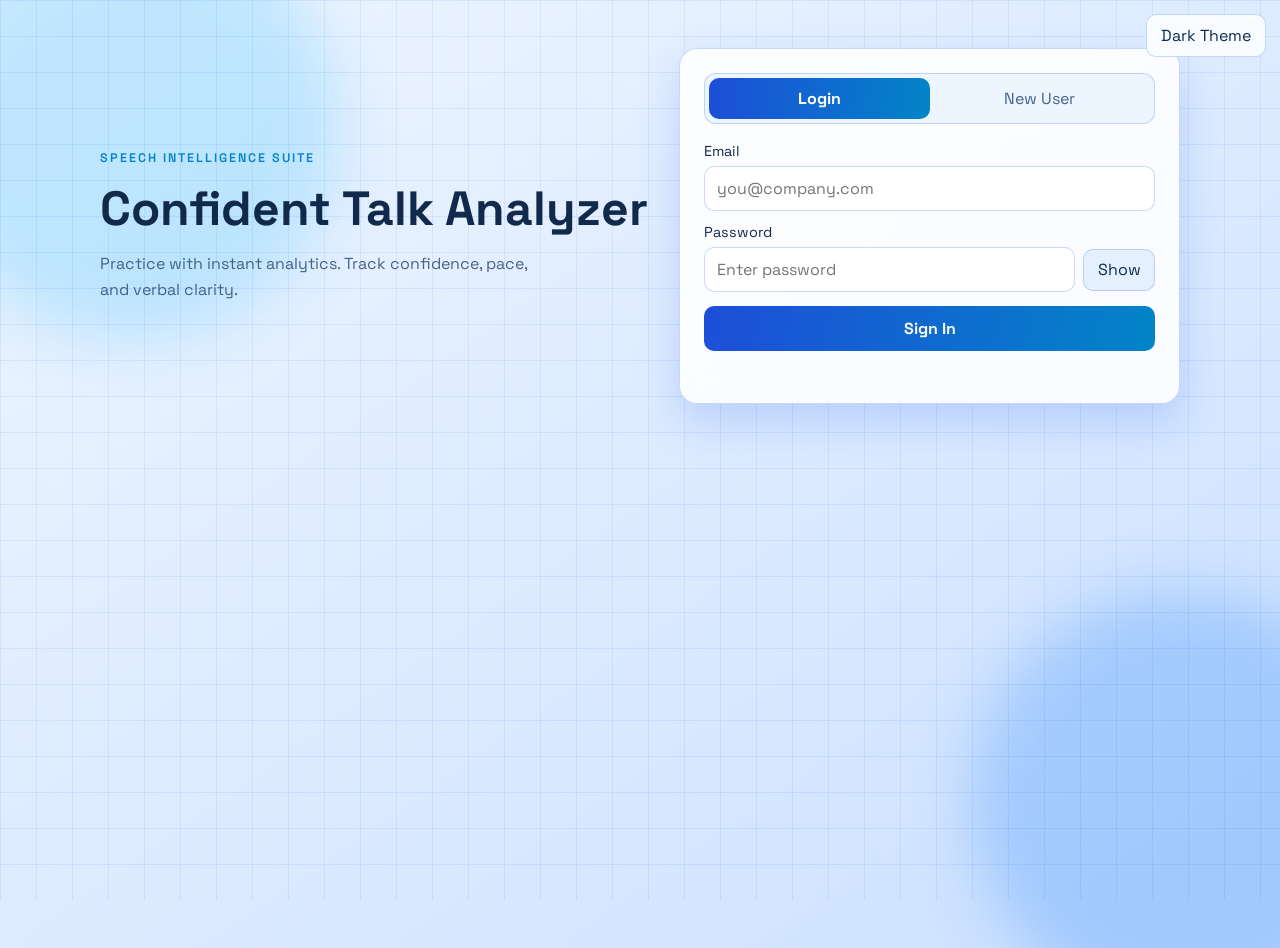
==== frontend/index.html @ 9e2c2543 "Coach guardrails: stop improved answers from inventing facts A live check against Groq showed the re" ====
<!DOCTYPE html>
<html lang="en">
<head>
  <meta charset="UTF-8">
  <meta name="viewport" content="width=device-width, initial-scale=1.0">
  <title>Confident Talk Analyzer</title>
  <link rel="preconnect" href="https://fonts.googleapis.com">
  <link rel="preconnect" href="https://fonts.gstatic.com" crossorigin>
  <link href="https://fonts.googleapis.com/css2?family=Space+Grotesk:wght@400;500;600;700&display=swap" rel="stylesheet">
  <link rel="stylesheet" href="style.css">
</head>
<body>
  <div class="bg-orb orb-1"></div>
  <div class="bg-orb orb-2"></div>
  <div class="bg-grid"></div>
  <button id="themeToggle" class="theme-toggle" type="button">Light Theme</button>

  <main class="page">
    <section class="auth-shell" id="authShell">
      <div class="brand">
        <p class="kicker">Speech Intelligence Suite</p>
        <h1>Confident Talk Analyzer</h1>
        <p class="subtext">Practice with instant analytics. Track confidence, pace, and verbal clarity.</p>
      </div>

      <div class="auth-card">
        <div class="tab-row">
          <button class="tab-btn active" data-tab="login">Login</button>
          <button class="tab-btn" data-tab="register">New User</button>
          <span class="tab-glider" id="tabGlider"></span>
        </div>

        <form id="loginForm" class="auth-form active">
          <label for="loginEmail">Email</label>
          <input type="email" id="loginEmail" placeholder="you@company.com" required>

          <label for="loginPassword">Password</label>
          <div class="password-wrap">
            <input type="password" id="loginPassword" placeholder="Enter password" required>
            <button type="button" class="ghost-icon" data-toggle="loginPassword">Show</button>
          </div>

          <button type="submit" class="btn-primary" id="loginSubmit">Sign In</button>
        </form>

        <form id="registerForm" class="auth-form">
          <label for="registerName">Full Name</label>
          <input type="text" id="registerName" placeholder="Alex Rivera" required>

          <label for="registerEmail">Email</label>
          <input type="email" id="registerEmail" placeholder="you@company.com" required>

          <label for="registerPassword">Password</label>
          <div class="password-wrap">
            <input type="password" id="registerPassword" placeholder="At least 8 characters" required>
            <button type="button" class="ghost-icon" data-toggle="registerPassword">Show</button>
          </div>

          <div class="strength">
            <div class="strength-bar" id="strengthBar"></div>
          </div>
          <p class="strength-label" id="strengthLabel">Password strength: weak</p>

          <button type="submit" class="btn-primary" id="registerSubmit">Create Account</button>
        </form>

        <p class="status-line" id="authStatus"></p>
      </div>
    </section>

    <section class="app-shell hidden" id="appShell">
      <div class="app-header">
        <div>
          <p class="kicker">Welcome Back</p>
          <h2 id="welcomeUser">Speaker</h2>
        </div>
        <button id="logoutBtn" class="btn-outline">Logout</button>
      </div>

      <div class="analyzer-card">
        <div class="mode-row" role="tablist" aria-label="Practice mode">
          <button type="button" class="mode-btn active" data-mode="topic" role="tab" aria-selected="true">Free topic</button>
          <button type="button" class="mode-btn" data-mode="interview" role="tab" aria-selected="false">Interview practice</button>
        </div>

        <div id="topicPanel">
          <label for="topic">Topic</label>
          <div class="input-with-action">
            <input type="text" id="topic" placeholder="Enter your topic">
            <button type="button" class="btn-outline" id="suggestTopicBtn">Suggest</button>
          </div>
        </div>

        <div id="interviewPanel" class="hidden">
          <label for="questionCategory">Question type</label>
          <select id="questionCategory"></select>
          <div class="question-card">
            <p class="kicker" id="questionFramework">Framework</p>
            <p class="question-text" id="questionText">Loading questions...</p>
            <p class="question-hint" id="questionHint"></p>
            <button type="button" class="btn-outline" id="nextQuestionBtn">Next question</button>
          </div>
        </div>

        <label>Recording Duration</label>
        <div class="duration-row">
          <div>
            <label for="minutes">Minutes</label>
            <input type="number" id="minutes" value="1" min="0">
          </div>
          <div>
            <label for="seconds">Seconds</label>
            <input type="number" id="seconds" value="0" min="0" max="59">
          </div>
        </div>

        <div class="record-box">
          <button id="startBtn" class="btn-primary">Start Recording</button>
          <button id="stopBtn" class="btn-muted" disabled>Stop Recording</button>
        </div>

        <p id="status">Click start to record</p>
        <button id="analyzeBtn" class="btn-primary" disabled>Analyze Speech</button>
        <button id="trackerBtn" class="btn-outline tracker-toggle" type="button">My Speech Tracker</button>

        <div class="result hidden" id="resultPanel">
          <div class="result-head">
            <div class="score-badge"><span id="score">-</span><small>/10</small></div>
            <div>
              <p class="kicker">Delivery</p>
              <h3 id="delivery">-</h3>
              <p class="result-meta" id="resultMeta"></p>
            </div>
          </div>

          <div class="breakdown" id="breakdown"></div>

          <p class="result-line"><b>Vocal tone:</b> <span id="vocalTone"></span></p>
          <p class="result-line"><b>Topic related:</b> <span id="topicRelated"></span></p>

          <h4>Transcript</h4>
          <p class="transcript" id="transcription"></p>
          <p class="legend"><span class="filler">filler</span> <span class="pause-chip">0.8s</span> hesitation pause</p>

          <h4>Delivery feedback</h4>
          <p id="feedback"></p>
        </div>

        <div class="coach-panel hidden" id="coachPanel">
          <div class="result-head">
            <div class="score-badge coach-badge"><span id="contentScore">-</span><small>/10</small></div>
            <div>
              <p class="kicker">AI Coach · Content</p>
              <h3 id="coachTitle">Reviewing your answer...</h3>
              <p class="result-meta" id="coachMeta"></p>
            </div>
          </div>
          <div id="coachBody" class="hidden">
            <p id="coachSummary"></p>
            <div class="breakdown" id="contentBreakdown"></div>

            <h4 id="frameworkTitle">Framework check</h4>
            <div class="chips" id="frameworkChips"></div>

            <div class="coach-columns">
              <div>
                <h4>What worked</h4>
                <ul class="coach-list" id="coachStrengths"></ul>
              </div>
              <div>
                <h4>What to improve</h4>
                <ul class="coach-list" id="coachImprovements"></ul>
              </div>
            </div>

            <p class="result-line" id="coachTopic"></p>

            <div class="improved-head">
              <h4 id="improvedTitle">A stronger version of your answer</h4>
              <button type="button" class="btn-outline" id="copyImprovedBtn">Copy</button>
            </div>
            <blockquote class="improved-answer" id="improvedAnswer"></blockquote>
          </div>
          <button type="button" class="btn-outline hidden" id="retryCoachBtn">Try again</button>
        </div>

        <div class="history-panel hidden" id="historyPanel">
          <div class="history-head">
            <h3>Progress Tracker</h3>
            <p id="historySummary">No history yet. Complete your first analysis.</p>
          </div>
          <canvas id="progressChart"></canvas>
          <div id="historyList" class="history-list"></div>
        </div>
      </div>
    </section>
  </main>

  <script src="script.js"></script>
</body>
</html>
---- frontend/style.css ----
:root,
:root[data-theme="dark"] {
  --bg-0: #071425;
  --bg-1: #0b1f39;
  --bg-2: #143159;
  --surface: rgba(8, 19, 37, 0.76);
  --surface-2: rgba(14, 33, 58, 0.86);
  --line: rgba(147, 197, 253, 0.25);
  --text-0: #e8f0ff;
  --text-1: #a9bddf;
  --accent: #2563eb;
  --accent-2: #38bdf8;
  --danger: #ef4444;
  --shadow: 0 24px 60px rgba(2, 6, 23, 0.5);
  --input-bg: rgba(5, 15, 30, 0.8);
  --soft-bg: rgba(17, 35, 60, 0.74);
  --muted-bg: rgba(61, 88, 124, 0.52);
  --outline-bg: rgba(7, 20, 38, 0.55);
  --button-text: #f8fbff;
  --glider-text: #041327;
  --focus-glow: rgba(56, 189, 248, 0.22);
  --status-ok: #93c5fd;
  --status-error: #fda4af;
  --grid-line: rgba(191, 219, 254, 0.08);
  --orb-1: #38bdf8;
  --orb-2: #2563eb;
  --chart-bg: rgba(10, 24, 44, 0.6);
  --chart-grid: rgba(147, 197, 253, 0.2);
  --chart-text: rgba(191, 219, 254, 0.95);
  --chart-line: #3b82f6;
  --chart-point: #38bdf8;
}

:root[data-theme="light"] {
  --bg-0: #eef5ff;
  --bg-1: #e0edff;
  --bg-2: #cbe0ff;
  --surface: rgba(255, 255, 255, 0.86);
  --surface-2: rgba(236, 246, 255, 0.92);
  --line: rgba(37, 99, 235, 0.24);
  --text-0: #112a4b;
  --text-1: #456289;
  --accent: #1d4ed8;
  --accent-2: #0284c7;
  --danger: #dc2626;
  --shadow: 0 18px 44px rgba(37, 99, 235, 0.2);
  --input-bg: rgba(255, 255, 255, 0.95);
  --soft-bg: rgba(219, 234, 254, 0.68);
  --muted-bg: rgba(148, 163, 184, 0.35);
  --outline-bg: rgba(255, 255, 255, 0.8);
  --button-text: #f8fbff;
  --glider-text: #ffffff;
  --focus-glow: rgba(30, 64, 175, 0.16);
  --status-ok: #1d4ed8;
  --status-error: #b91c1c;
  --grid-line: rgba(37, 99, 235, 0.09);
  --orb-1: #7dd3fc;
  --orb-2: #60a5fa;
  --chart-bg: rgba(219, 234, 254, 0.6);
  --chart-grid: rgba(30, 64, 175, 0.18);
  --chart-text: rgba(30, 64, 175, 0.85);
  --chart-line: #1d4ed8;
  --chart-point: #0284c7;
}

* {
  box-sizing: border-box;
}

body {
  margin: 0;
  min-height: 100vh;
  font-family: "Space Grotesk", sans-serif;
  color: var(--text-0);
  background: linear-gradient(145deg, var(--bg-0), var(--bg-1) 42%, var(--bg-2));
  position: relative;
  overflow-x: hidden;
  transition: background 220ms ease, color 220ms ease;
}

.theme-toggle {
  position: fixed;
  top: 14px;
  right: 14px;
  z-index: 6;
  padding: 10px 14px;
  border: 1px solid var(--line);
  background: var(--outline-bg);
  color: var(--text-0);
  backdrop-filter: blur(10px);
}

.bg-grid {
  position: fixed;
  inset: 0;
  background-image: linear-gradient(var(--grid-line) 1px, transparent 1px),
    linear-gradient(90deg, var(--grid-line) 1px, transparent 1px);
  background-size: 36px 36px;
  pointer-events: none;
}

.bg-orb {
  position: fixed;
  width: 420px;
  height: 420px;
  filter: blur(30px);
  border-radius: 999px;
  pointer-events: none;
  opacity: 0.4;
}

.orb-1 {
  top: -80px;
  left: -80px;
  background: var(--orb-1);
  animation: floatA 8s ease-in-out infinite;
}

.orb-2 {
  right: -110px;
  bottom: -110px;
  background: var(--orb-2);
  animation: floatB 9s ease-in-out infinite;
}

@keyframes floatA {
  0%, 100% { transform: translate(0, 0); }
  50% { transform: translate(30px, 20px); }
}

@keyframes floatB {
  0%, 100% { transform: translate(0, 0); }
  50% { transform: translate(-30px, -30px); }
}

.page {
  position: relative;
  z-index: 2;
  width: min(1080px, 92vw);
  margin: 48px auto;
}

.auth-shell {
  display: grid;
  grid-template-columns: 1.1fr 1fr;
  gap: 28px;
  align-items: center;
}

.brand h1 {
  font-size: clamp(2rem, 5vw, 3rem);
  margin: 12px 0;
}

.kicker {
  margin: 0;
  color: var(--accent-2);
  text-transform: uppercase;
  letter-spacing: 0.16em;
  font-size: 0.78rem;
  font-weight: 600;
}

.subtext {
  margin: 0;
  color: var(--text-1);
  max-width: 44ch;
  line-height: 1.6;
}

.auth-card,
.analyzer-card {
  border: 1px solid var(--line);
  background: var(--surface);
  border-radius: 18px;
  padding: 24px;
  box-shadow: var(--shadow);
  backdrop-filter: blur(12px);
}

.tab-row {
  position: relative;
  display: grid;
  grid-template-columns: 1fr 1fr;
  padding: 4px;
  border: 1px solid var(--line);
  border-radius: 12px;
  margin-bottom: 18px;
  background: var(--surface-2);
}

.tab-btn {
  appearance: none;
  border: none;
  background: transparent;
  color: var(--text-1);
  font: inherit;
  padding: 10px;
  border-radius: 10px;
  cursor: pointer;
  z-index: 2;
}

.tab-btn.active {
  color: var(--glider-text);
  font-weight: 700;
}

.tab-glider {
  position: absolute;
  top: 4px;
  left: 4px;
  width: calc(50% - 4px);
  height: calc(100% - 8px);
  border-radius: 10px;
  background: linear-gradient(95deg, var(--accent), var(--accent-2));
  transition: transform 240ms ease;
}

.auth-form {
  display: none;
  animation: rise 260ms ease forwards;
}

.auth-form.active {
  display: block;
}

@keyframes rise {
  from { opacity: 0; transform: translateY(8px); }
  to { opacity: 1; transform: translateY(0); }
}

label {
  display: block;
  font-size: 0.9rem;
  margin: 12px 0 6px;
  color: var(--text-0);
}

input {
  width: 100%;
  border: 1px solid var(--line);
  background: var(--input-bg);
  color: var(--text-0);
  border-radius: 10px;
  padding: 11px 12px;
  font: inherit;
  outline: none;
  transition: border-color 140ms ease, box-shadow 140ms ease;
}

input:focus {
  border-color: var(--accent-2);
  box-shadow: 0 0 0 3px var(--focus-glow);
}

.duration-row {
  display: grid;
  grid-template-columns: 1fr 1fr;
  gap: 10px;
}

.duration-row label {
  margin: 8px 0 6px;
  font-size: 0.82rem;
  color: var(--text-1);
}

.password-wrap {
  display: flex;
  align-items: center;
  gap: 8px;
}

.password-wrap input {
  flex: 1;
}

button {
  font: inherit;
  cursor: pointer;
  border-radius: 10px;
  border: none;
}

.ghost-icon {
  width: 72px;
  height: 42px;
  color: var(--text-0);
  background: var(--soft-bg);
  border: 1px solid var(--line);
}

.btn-primary {
  width: 100%;
  padding: 12px;
  margin-top: 14px;
  color: var(--button-text);
  font-weight: 700;
  background: linear-gradient(100deg, var(--accent), var(--accent-2));
}

.btn-muted {
  width: 100%;
  padding: 12px;
  margin-top: 10px;
  background: var(--muted-bg);
  color: var(--text-0);
}

.btn-outline {
  padding: 10px 14px;
  border: 1px solid var(--line);
  background: var(--outline-bg);
  color: var(--text-0);
}

.tracker-toggle {
  margin-top: 10px;
  width: 100%;
}

.strength {
  height: 8px;
  margin-top: 10px;
  border-radius: 999px;
  background: rgba(148, 163, 184, 0.2);
  overflow: hidden;
}

.strength-bar {
  width: 20%;
  height: 100%;
  background: var(--danger);
  transition: width 180ms ease, background-color 180ms ease;
}

.strength-label,
.status-line {
  font-size: 0.88rem;
  color: var(--text-1);
  min-height: 20px;
  margin: 8px 0 0;
}

.status-error {
  color: var(--status-error);
}

.status-ok {
  color: var(--status-ok);
}

.app-shell {
  animation: rise 260ms ease forwards;
}

.app-header {
  display: flex;
  align-items: center;
  justify-content: space-between;
  margin-bottom: 12px;
}

.app-header h2 {
  margin: 6px 0 0;
}

.record-box {
  display: grid;
  grid-template-columns: 1fr 1fr;
  gap: 10px;
  margin-top: 12px;
}

#status {
  color: var(--text-1);
}

.result {
  margin-top: 16px;
  padding-top: 14px;
  border-top: 1px solid var(--line);
}

.result h4 {
  margin: 18px 0 6px;
}

.result-head {
  display: flex;
  align-items: center;
  gap: 18px;
}

.result-head h3 {
  margin: 4px 0;
}

.score-badge {
  flex: none;
  display: grid;
  place-content: center;
  width: 92px;
  height: 92px;
  border-radius: 50%;
  border: 3px solid var(--accent-2);
  background: var(--soft-bg);
  text-align: center;
}

.score-badge span {
  font-size: 1.9rem;
  font-weight: 700;
  line-height: 1;
}

.score-badge small {
  color: var(--text-1);
}

.result-meta,
.legend {
  margin: 0;
  color: var(--text-1);
  font-size: 0.88rem;
}

.breakdown {
  display: grid;
  gap: 8px;
  margin: 16px 0;
}

.breakdown-row {
  display: grid;
  grid-template-columns: 140px 1fr 40px;
  align-items: center;
  gap: 10px;
  font-size: 0.9rem;
}

.breakdown-track {
  height: 10px;
  border-radius: 999px;
  background: var(--muted-bg);
  overflow: hidden;
}

.breakdown-bar {
  height: 100%;
  border-radius: 999px;
  background: linear-gradient(90deg, var(--accent), var(--accent-2));
  transition: width 400ms ease;
}

.breakdown-value {
  text-align: right;
  font-weight: 600;
}

.result-line {
  margin: 6px 0;
}

.transcript {
  line-height: 1.9;
  margin: 0 0 6px;
}

.filler {
  padding: 1px 5px;
  border-radius: 6px;
  background: rgba(239, 68, 68, 0.2);
  color: var(--status-error);
  font-weight: 600;
}

.pause-chip {
  display: inline-block;
  padding: 0 6px;
  border-radius: 999px;
  border: 1px dashed var(--accent-2);
  color: var(--accent-2);
  font-size: 0.78rem;
  line-height: 1.5;
}

#feedback {
  white-space: pre-line;
  line-height: 1.5;
}

.mode-row {
  display: grid;
  grid-template-columns: 1fr 1fr;
  gap: 6px;
  padding: 4px;
  border: 1px solid var(--line);
  border-radius: 12px;
  background: var(--surface-2);
  margin-bottom: 6px;
}

.mode-btn {
  padding: 9px;
  background: transparent;
  color: var(--text-1);
}

.mode-btn.active {
  background: linear-gradient(95deg, var(--accent), var(--accent-2));
  color: var(--button-text);
  font-weight: 700;
}

.input-with-action {
  display: flex;
  gap: 8px;
}

.input-with-action input {
  flex: 1;
}

select {
  width: 100%;
  border: 1px solid var(--line);
  background: var(--input-bg);
  color: var(--text-0);
  border-radius: 10px;
  padding: 11px 12px;
  font: inherit;
}

.question-card {
  margin-top: 12px;
  padding: 14px 16px;
  border: 1px solid var(--line);
  border-radius: 12px;
  background: var(--soft-bg);
}

.question-text {
  margin: 8px 0 6px;
  font-size: 1.1rem;
  font-weight: 600;
  line-height: 1.4;
}

.question-hint {
  margin: 0 0 10px;
  color: var(--text-1);
  font-size: 0.88rem;
}

.coach-panel {
  margin-top: 16px;
  padding-top: 14px;
  border-top: 1px solid var(--line);
}

.coach-panel h4 {
  margin: 18px 0 6px;
}

.coach-badge {
  border-color: var(--accent);
}

#coachSummary {
  line-height: 1.5;
}

.chips {
  display: flex;
  flex-wrap: wrap;
  gap: 8px;
}

.chip {
  padding: 4px 10px;
  border-radius: 999px;
  font-size: 0.86rem;
  border: 1px solid var(--line);
}

.chip-present {
  background: rgba(56, 189, 248, 0.16);
  color: var(--accent-2);
  font-weight: 600;
}

.chip-missing {
  color: var(--text-1);
  border-style: dashed;
}

.coach-columns {
  display: grid;
  grid-template-columns: 1fr 1fr;
  gap: 16px;
}

.coach-list {
  margin: 0;
  padding-left: 18px;
  line-height: 1.5;
}

.coach-list li + li {
  margin-top: 8px;
}

.improved-head {
  display: flex;
  align-items: center;
  justify-content: space-between;
  gap: 10px;
}

.improved-answer {
  margin: 8px 0 0;
  padding: 12px 16px;
  border-left: 3px solid var(--accent-2);
  border-radius: 0 10px 10px 0;
  background: var(--soft-bg);
  line-height: 1.6;
  white-space: pre-line;
}

#retryCoachBtn {
  margin-top: 12px;
}

.history-panel {
  margin-top: 20px;
  border-top: 1px solid var(--line);
  padding-top: 16px;
}

.history-head h3 {
  margin: 0;
}

#historySummary {
  margin: 8px 0 12px;
  color: var(--text-1);
}

#progressChart {
  width: 100%;
  height: 240px;
  border: 1px solid var(--line);
  border-radius: 12px;
  background: var(--chart-bg);
}

.history-list {
  margin-top: 12px;
  display: grid;
  gap: 10px;
}

.history-item {
  padding: 10px 12px;
  border: 1px solid var(--line);
  border-radius: 10px;
  background: var(--soft-bg);
}

.history-item p {
  margin: 0;
}

.history-item .meta {
  margin-top: 4px;
  color: var(--text-1);
  font-size: 0.86rem;
}

.tracker-page {
  width: min(980px, 92vw);
}

.tracker-card {
  margin: 24px auto;
}

.tracker-actions {
  display: flex;
  gap: 8px;
  flex-wrap: wrap;
  justify-content: flex-end;
}

.hidden {
  display: none;
}

@media (max-width: 900px) {
  .auth-shell {
    grid-template-columns: 1fr;
  }

  .breakdown-row {
    grid-template-columns: 116px 1fr 36px;
  }

  .coach-columns {
    grid-template-columns: 1fr;
    gap: 0;
  }

  .page {
    margin: 24px auto;
  }

  .theme-toggle {
    top: 10px;
    right: 10px;
  }

  .tracker-actions {
    width: 100%;
    justify-content: stretch;
  }

  .tracker-actions .btn-outline {
    flex: 1;
  }
}
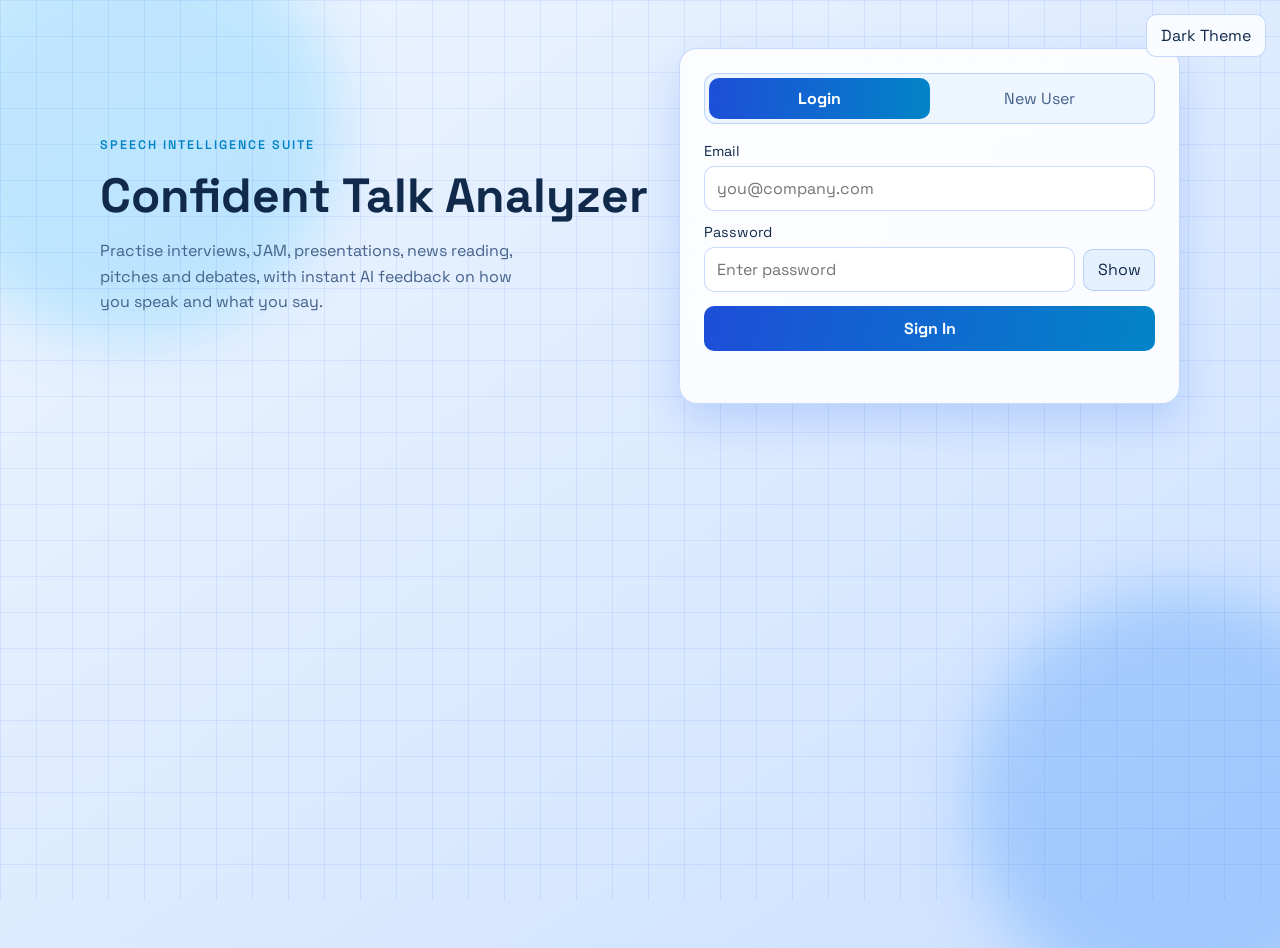
==== commit e2d028f0: "Practice modes frontend: mode picker, per-mode setup, timers, results Replaces the single 800-line s" ====
--- a/frontend/index.html
+++ b/frontend/index.html
@@ -20,7 +20,7 @@
       <div class="brand">
         <p class="kicker">Speech Intelligence Suite</p>
         <h1>Confident Talk Analyzer</h1>
-        <p class="subtext">Practice with instant analytics. Track confidence, pace, and verbal clarity.</p>
+        <p class="subtext">Practise interviews, JAM, presentations, news reading, pitches and debates, with instant AI feedback on how you speak and what you say.</p>
       </div>
 
       <div class="auth-card">
@@ -71,57 +71,113 @@
     <section class="app-shell hidden" id="appShell">
       <div class="app-header">
         <div>
-          <p class="kicker">Welcome Back</p>
+          <p class="kicker">Welcome back</p>
           <h2 id="welcomeUser">Speaker</h2>
         </div>
-        <button id="logoutBtn" class="btn-outline">Logout</button>
+        <div class="header-actions">
+          <button id="trackerBtn" class="btn-outline" type="button">My progress</button>
+          <button id="logoutBtn" class="btn-outline" type="button">Logout</button>
+        </div>
       </div>
 
       <div class="analyzer-card">
-        <div class="mode-row" role="tablist" aria-label="Practice mode">
-          <button type="button" class="mode-btn active" data-mode="topic" role="tab" aria-selected="true">Free topic</button>
-          <button type="button" class="mode-btn" data-mode="interview" role="tab" aria-selected="false">Interview practice</button>
-        </div>
-
-        <div id="topicPanel">
-          <label for="topic">Topic</label>
-          <div class="input-with-action">
-            <input type="text" id="topic" placeholder="Enter your topic">
-            <button type="button" class="btn-outline" id="suggestTopicBtn">Suggest</button>
-          </div>
-        </div>
-
-        <div id="interviewPanel" class="hidden">
-          <label for="questionCategory">Question type</label>
-          <select id="questionCategory"></select>
-          <div class="question-card">
-            <p class="kicker" id="questionFramework">Framework</p>
-            <p class="question-text" id="questionText">Loading questions...</p>
-            <p class="question-hint" id="questionHint"></p>
-            <button type="button" class="btn-outline" id="nextQuestionBtn">Next question</button>
-          </div>
-        </div>
-
-        <label>Recording Duration</label>
-        <div class="duration-row">
-          <div>
-            <label for="minutes">Minutes</label>
-            <input type="number" id="minutes" value="1" min="0">
-          </div>
-          <div>
-            <label for="seconds">Seconds</label>
-            <input type="number" id="seconds" value="0" min="0" max="59">
+        <p class="kicker">Choose what to practise</p>
+        <div class="mode-grid" id="modeGrid" role="radiogroup" aria-label="Practice mode"></div>
+
+        <div class="setup" id="setupPanel">
+          <h3 id="setupTitle"></h3>
+          <p class="setup-tagline" id="setupTagline"></p>
+
+          <div id="promptTextBlock" class="hidden">
+            <label for="promptInput" id="promptInputLabel">Topic</label>
+            <div class="input-with-action">
+              <input type="text" id="promptInput" maxlength="300" placeholder="What will you talk about?">
+              <button type="button" class="btn-outline" id="suggestBtn">Suggest</button>
+            </div>
+          </div>
+
+          <div id="questionBlock" class="hidden">
+            <label for="questionCategory">Question type</label>
+            <select id="questionCategory"></select>
+          </div>
+
+          <div id="promptCard" class="question-card hidden">
+            <p class="kicker" id="promptCardKicker"></p>
+            <p class="question-text" id="promptCardText"></p>
+            <p class="question-hint" id="promptCardHint"></p>
+            <button type="button" class="btn-outline" id="nextPromptBtn">New topic</button>
+          </div>
+
+          <div id="customBlock" class="hidden">
+            <label for="customPromptInput" id="customPromptLabel">Or type your own</label>
+            <input type="text" id="customPromptInput" maxlength="300" placeholder="Optional">
+          </div>
+
+          <div id="sideBlock" class="hidden">
+            <label>Your side</label>
+            <div class="segmented" id="sideButtons">
+              <button type="button" data-side="for">For the motion</button>
+              <button type="button" data-side="against">Against the motion</button>
+            </div>
+          </div>
+
+          <div id="passageBlock" class="hidden">
+            <label for="passageSelect">Passage</label>
+            <select id="passageSelect"></select>
+            <div class="passage-preview" id="passagePreview"></div>
+            <textarea id="customScript" class="hidden" rows="6" maxlength="3000" placeholder="Paste the text you want to practise reading aloud"></textarea>
+          </div>
+
+          <div id="notesBlock" class="hidden">
+            <label for="notesInput">Your outline (optional)</label>
+            <textarea id="notesInput" rows="3" maxlength="1500" placeholder="Key points you plan to cover, one per line. The AI coach checks which ones you covered."></textarea>
+          </div>
+
+          <div id="targetBlock" class="hidden">
+            <label>Target length</label>
+            <div class="segmented" id="targetButtons"></div>
+          </div>
+
+          <div id="prepBlock" class="hidden">
+            <label>Thinking time</label>
+            <div class="segmented" id="prepButtons"></div>
+          </div>
+
+          <div id="durationBlock" class="hidden">
+            <label>Recording duration</label>
+            <div class="duration-row">
+              <div>
+                <label for="minutes">Minutes</label>
+                <input type="number" id="minutes" value="1" min="0">
+              </div>
+              <div>
+                <label for="seconds">Seconds</label>
+                <input type="number" id="seconds" value="0" min="0" max="59">
+              </div>
+            </div>
+          </div>
+          <p class="timer-note" id="timerNote"></p>
+        </div>
+
+        <div class="stage hidden" id="stage" aria-live="polite">
+          <p class="kicker" id="stageKicker">Get ready</p>
+          <p class="stage-title" id="stageTitle"></p>
+          <p class="stage-prompt" id="stagePrompt"></p>
+          <div class="teleprompter hidden" id="teleprompter"></div>
+          <div class="timer-block" id="timerBlock">
+            <span class="timer-label" id="timerLabel">Time left</span>
+            <span class="timer-display" id="timerDisplay">0:00</span>
+            <div class="timer-track"><div class="timer-bar" id="timerBar"></div></div>
           </div>
         </div>
 
         <div class="record-box">
-          <button id="startBtn" class="btn-primary">Start Recording</button>
-          <button id="stopBtn" class="btn-muted" disabled>Stop Recording</button>
-        </div>
-
-        <p id="status">Click start to record</p>
-        <button id="analyzeBtn" class="btn-primary" disabled>Analyze Speech</button>
-        <button id="trackerBtn" class="btn-outline tracker-toggle" type="button">My Speech Tracker</button>
+          <button id="startBtn" class="btn-primary" type="button">Start</button>
+          <button id="stopBtn" class="btn-muted" type="button" disabled>Stop</button>
+        </div>
+        <p id="status">Loading practice modes...</p>
+        <audio id="audioPreview" class="hidden" controls></audio>
+        <button id="analyzeBtn" class="btn-primary" type="button" disabled>Analyze</button>
 
         <div class="result hidden" id="resultPanel">
           <div class="result-head">
@@ -136,11 +192,41 @@
           <div class="breakdown" id="breakdown"></div>
 
           <p class="result-line"><b>Vocal tone:</b> <span id="vocalTone"></span></p>
-          <p class="result-line"><b>Topic related:</b> <span id="topicRelated"></span></p>
+          <p class="result-line" id="topicLine"><b>On topic:</b> <span id="topicRelated"></span></p>
+
+          <div class="mode-panel hidden" id="refereePanel">
+            <h4>JAM referee</h4>
+            <p id="refereeSummary"></p>
+            <ul class="referee-events" id="refereeEvents"></ul>
+          </div>
+
+          <div class="mode-panel hidden" id="readingPanel">
+            <h4>Reading accuracy</h4>
+            <p class="result-meta" id="readingSummary"></p>
+            <p class="reading-script" id="readingScript"></p>
+            <p class="legend">
+              <span class="read-missed">skipped</span> <span class="read-misread">misread</span> (hover to see what you said)
+            </p>
+            <p class="result-meta" id="readingAdded"></p>
+          </div>
+
+          <div class="mode-panel hidden" id="timelinePanel">
+            <h4>Pace over time</h4>
+            <canvas id="timelineChart"></canvas>
+            <p class="result-meta" id="timelineNotes"></p>
+          </div>
 
           <h4>Transcript</h4>
           <p class="transcript" id="transcription"></p>
-          <p class="legend"><span class="filler">filler</span> <span class="pause-chip">0.8s</span> hesitation pause</p>
+          <p class="legend hidden" id="legend">
+            <span data-kind="filler"><span class="filler">filler</span></span>
+            <span data-kind="hedge"><span class="hedge">hedge</span></span>
+            <span data-kind="stutter"><span class="stutter">repeated start</span></span>
+            <span data-kind="repeat"><span class="repeat">over-used word</span></span>
+            <span data-kind="unclear"><span class="unclear">unclear</span></span>
+            <span data-kind="pause"><span class="pause-chip">0.8s</span> hesitation pause</span>
+            <span data-kind="rise"><span class="rise-marker">↗</span> rising pitch (experimental)</span>
+          </p>
 
           <h4>Delivery feedback</h4>
           <p id="feedback"></p>
@@ -183,19 +269,10 @@
           </div>
           <button type="button" class="btn-outline hidden" id="retryCoachBtn">Try again</button>
         </div>
-
-        <div class="history-panel hidden" id="historyPanel">
-          <div class="history-head">
-            <h3>Progress Tracker</h3>
-            <p id="historySummary">No history yet. Complete your first analysis.</p>
-          </div>
-          <canvas id="progressChart"></canvas>
-          <div id="historyList" class="history-list"></div>
-        </div>
       </div>
     </section>
   </main>
 
-  <script src="script.js"></script>
+  <script type="module" src="js/app.js"></script>
 </body>
 </html>
--- a/frontend/style.css
+++ b/frontend/style.css
@@ -29,6 +29,7 @@
   --chart-text: rgba(191, 219, 254, 0.95);
   --chart-line: #3b82f6;
   --chart-point: #38bdf8;
+  --chart-band: rgba(56, 189, 248, 0.12);
 }
 
 :root[data-theme="light"] {
@@ -61,6 +62,7 @@
   --chart-text: rgba(30, 64, 175, 0.85);
   --chart-line: #1d4ed8;
   --chart-point: #0284c7;
+  --chart-band: rgba(2, 132, 199, 0.12);
 }
 
 * {
@@ -316,9 +318,9 @@
   color: var(--text-0);
 }
 
-.tracker-toggle {
-  margin-top: 10px;
-  width: 100%;
+button:disabled {
+  cursor: not-allowed;
+  opacity: 0.5;
 }
 
 .strength {
@@ -475,6 +477,125 @@
   background: rgba(239, 68, 68, 0.2);
   color: var(--status-error);
   font-weight: 600;
+}
+
+.hedge {
+  padding: 1px 5px;
+  border-radius: 6px;
+  background: rgba(245, 158, 11, 0.2);
+  color: #d97706;
+  font-weight: 600;
+}
+
+.stutter,
+.repeat {
+  padding: 1px 5px;
+  border-radius: 6px;
+  background: rgba(168, 85, 247, 0.18);
+  color: #a855f7;
+  font-weight: 600;
+}
+
+.unclear {
+  text-decoration: underline dotted var(--text-1);
+  text-underline-offset: 4px;
+}
+
+.rise-marker {
+  margin-left: 2px;
+  color: #d97706;
+  font-weight: 700;
+}
+
+.legend [data-kind] {
+  margin-right: 10px;
+  white-space: nowrap;
+}
+
+.mode-panel {
+  margin: 16px 0;
+  padding: 14px 16px;
+  border: 1px solid var(--line);
+  border-radius: 12px;
+  background: var(--soft-bg);
+}
+
+.mode-panel h4 {
+  margin: 0 0 8px;
+}
+
+.referee-events {
+  margin: 10px 0 0;
+  padding: 0;
+  list-style: none;
+  display: grid;
+  gap: 6px;
+}
+
+.referee-event {
+  display: grid;
+  grid-template-columns: 48px 92px 1fr;
+  gap: 10px;
+  align-items: center;
+  font-size: 0.9rem;
+}
+
+.event-time {
+  font-variant-numeric: tabular-nums;
+  color: var(--text-1);
+}
+
+.event-type {
+  padding: 2px 8px;
+  border-radius: 999px;
+  text-align: center;
+  font-size: 0.78rem;
+  font-weight: 700;
+  text-transform: uppercase;
+  letter-spacing: 0.04em;
+}
+
+.referee-hesitation .event-type {
+  background: rgba(239, 68, 68, 0.18);
+  color: var(--status-error);
+}
+
+.referee-repetition .event-type {
+  background: rgba(168, 85, 247, 0.18);
+  color: #a855f7;
+}
+
+.referee-deviation .event-type {
+  background: rgba(245, 158, 11, 0.2);
+  color: #d97706;
+}
+
+.reading-script {
+  line-height: 1.9;
+}
+
+.read-missed {
+  padding: 1px 4px;
+  border-radius: 6px;
+  color: var(--status-error);
+  text-decoration: line-through;
+  background: rgba(239, 68, 68, 0.12);
+}
+
+.read-misread {
+  padding: 1px 4px;
+  border-radius: 6px;
+  color: #d97706;
+  background: rgba(245, 158, 11, 0.18);
+  cursor: help;
+}
+
+#timelineChart {
+  width: 100%;
+  height: 200px;
+  border: 1px solid var(--line);
+  border-radius: 12px;
+  background: var(--chart-bg);
 }
 
 .pause-chip {
@@ -492,27 +613,200 @@
   line-height: 1.5;
 }
 
-.mode-row {
-  display: grid;
-  grid-template-columns: 1fr 1fr;
+.header-actions {
+  display: flex;
+  gap: 8px;
+  flex-wrap: wrap;
+}
+
+.mode-grid {
+  display: grid;
+  grid-template-columns: repeat(4, 1fr);
+  gap: 10px;
+  margin: 10px 0 18px;
+}
+
+.mode-card {
+  display: flex;
+  flex-direction: column;
+  gap: 4px;
+  padding: 12px;
+  text-align: left;
+  border: 1px solid var(--line);
+  background: var(--soft-bg);
+  color: var(--text-0);
+  transition: border-color 140ms ease, transform 140ms ease;
+}
+
+.mode-card:hover:not(:disabled) {
+  border-color: var(--accent-2);
+  transform: translateY(-1px);
+}
+
+.mode-card.active {
+  border-color: var(--accent-2);
+  background: linear-gradient(140deg, rgba(37, 99, 235, 0.28), rgba(56, 189, 248, 0.14));
+  box-shadow: 0 0 0 2px var(--focus-glow);
+}
+
+.mode-card:disabled {
+  cursor: not-allowed;
+  opacity: 0.6;
+}
+
+.mode-card-title {
+  font-weight: 700;
+}
+
+.mode-card-tagline {
+  font-size: 0.8rem;
+  line-height: 1.35;
+  color: var(--text-1);
+}
+
+.setup {
+  padding: 16px;
+  border: 1px solid var(--line);
+  border-radius: 14px;
+  background: var(--surface-2);
+}
+
+.setup h3 {
+  margin: 0;
+}
+
+.setup-tagline,
+.timer-note {
+  margin: 4px 0 0;
+  color: var(--text-1);
+  font-size: 0.9rem;
+}
+
+.timer-note:empty {
+  display: none;
+}
+
+.segmented {
+  display: flex;
+  flex-wrap: wrap;
   gap: 6px;
-  padding: 4px;
-  border: 1px solid var(--line);
-  border-radius: 12px;
-  background: var(--surface-2);
-  margin-bottom: 6px;
-}
-
-.mode-btn {
-  padding: 9px;
-  background: transparent;
-  color: var(--text-1);
-}
-
-.mode-btn.active {
+}
+
+.segmented button {
+  padding: 8px 14px;
+  border: 1px solid var(--line);
+  background: var(--outline-bg);
+  color: var(--text-0);
+}
+
+.segmented button.active {
+  border-color: transparent;
   background: linear-gradient(95deg, var(--accent), var(--accent-2));
   color: var(--button-text);
   font-weight: 700;
+}
+
+textarea {
+  width: 100%;
+  margin-top: 8px;
+  border: 1px solid var(--line);
+  background: var(--input-bg);
+  color: var(--text-0);
+  border-radius: 10px;
+  padding: 11px 12px;
+  font: inherit;
+  resize: vertical;
+}
+
+#customBlock input {
+  margin-top: 0;
+}
+
+.passage-preview {
+  margin-top: 8px;
+  max-height: 140px;
+  overflow-y: auto;
+  padding: 10px 12px;
+  border: 1px dashed var(--line);
+  border-radius: 10px;
+  color: var(--text-1);
+  line-height: 1.55;
+  font-size: 0.92rem;
+}
+
+.stage {
+  margin-top: 14px;
+  padding: 16px 18px;
+  border: 1px solid var(--line);
+  border-radius: 14px;
+  background: var(--soft-bg);
+}
+
+.stage.recording {
+  border-color: var(--danger);
+  box-shadow: 0 0 0 3px rgba(239, 68, 68, 0.15);
+}
+
+.stage-title {
+  margin: 6px 0 0;
+  color: var(--text-1);
+  font-size: 0.86rem;
+}
+
+.stage-prompt {
+  margin: 4px 0 0;
+  font-size: 1.25rem;
+  font-weight: 700;
+  line-height: 1.4;
+}
+
+.teleprompter {
+  margin-top: 8px;
+  max-height: 260px;
+  overflow-y: auto;
+  font-size: 1.2rem;
+  line-height: 1.75;
+}
+
+.timer-block {
+  display: grid;
+  grid-template-columns: auto 1fr;
+  align-items: baseline;
+  column-gap: 12px;
+  margin-top: 12px;
+}
+
+.timer-label {
+  color: var(--text-1);
+  font-size: 0.86rem;
+}
+
+.timer-display {
+  justify-self: end;
+  font-size: 1.8rem;
+  font-weight: 700;
+  font-variant-numeric: tabular-nums;
+}
+
+.timer-track {
+  grid-column: 1 / -1;
+  height: 6px;
+  margin-top: 6px;
+  border-radius: 999px;
+  background: var(--muted-bg);
+  overflow: hidden;
+}
+
+.timer-bar {
+  width: 0;
+  height: 100%;
+  background: linear-gradient(90deg, var(--accent), var(--accent-2));
+  transition: width 100ms linear;
+}
+
+#audioPreview {
+  width: 100%;
+  margin-top: 8px;
 }
 
 .input-with-action {
@@ -634,16 +928,6 @@
   margin-top: 12px;
 }
 
-.history-panel {
-  margin-top: 20px;
-  border-top: 1px solid var(--line);
-  padding-top: 16px;
-}
-
-.history-head h3 {
-  margin: 0;
-}
-
 #historySummary {
   margin: 8px 0 12px;
   color: var(--text-1);
@@ -708,6 +992,20 @@
     grid-template-columns: 116px 1fr 36px;
   }
 
+  .mode-grid {
+    grid-template-columns: repeat(2, 1fr);
+  }
+
+  .app-header {
+    flex-wrap: wrap;
+    gap: 10px;
+  }
+
+  .referee-event {
+    grid-template-columns: 40px 84px 1fr;
+    gap: 6px;
+  }
+
   .coach-columns {
     grid-template-columns: 1fr;
     gap: 0;
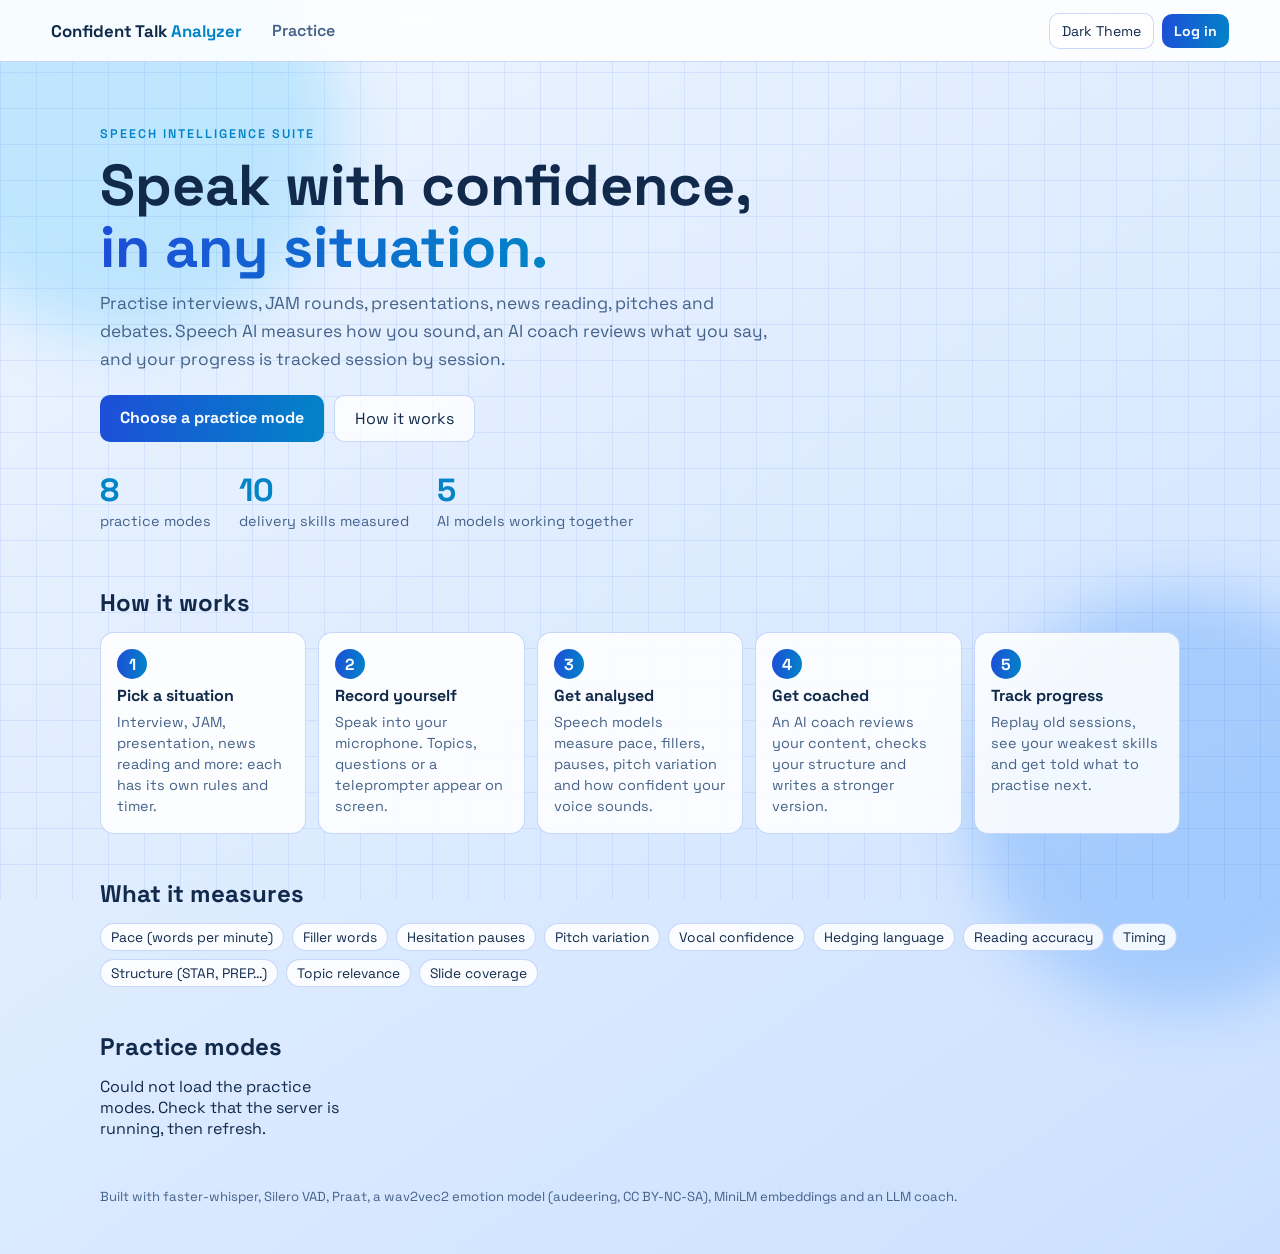
==== commit b24c5e63: "Single-page app: home overview, session replay, slide upload UI The frontend becomes a hash-routed s" ====
--- a/frontend/index.html
+++ b/frontend/index.html
@@ -4,6 +4,7 @@
   <meta charset="UTF-8">
   <meta name="viewport" content="width=device-width, initial-scale=1.0">
   <title>Confident Talk Analyzer</title>
+  <meta name="description" content="Practise interviews, JAM, presentations, news reading, pitches and debates with speech AI and an AI coach.">
   <link rel="preconnect" href="https://fonts.googleapis.com">
   <link rel="preconnect" href="https://fonts.gstatic.com" crossorigin>
   <link href="https://fonts.googleapis.com/css2?family=Space+Grotesk:wght@400;500;600;700&display=swap" rel="stylesheet">
@@ -13,77 +14,144 @@
   <div class="bg-orb orb-1"></div>
   <div class="bg-orb orb-2"></div>
   <div class="bg-grid"></div>
-  <button id="themeToggle" class="theme-toggle" type="button">Light Theme</button>
+
+  <header class="topbar">
+    <a class="brand-link" href="#/">Confident Talk <span>Analyzer</span></a>
+    <nav class="topnav" aria-label="Main">
+      <a href="#/" data-nav="home">Practice</a>
+      <a href="#/progress" data-nav="progress" class="auth-only hidden">My progress</a>
+    </nav>
+    <div class="topbar-actions">
+      <button id="themeToggle" class="btn-outline btn-small" type="button">Light Theme</button>
+      <span id="userChip" class="user-chip auth-only hidden"></span>
+      <a id="loginLink" class="btn-primary btn-small guest-only" href="#/login">Log in</a>
+      <button id="logoutBtn" class="btn-outline btn-small auth-only hidden" type="button">Logout</button>
+    </div>
+  </header>
 
   <main class="page">
-    <section class="auth-shell" id="authShell">
-      <div class="brand">
+    <!-- Home: what the site is, how it works, and the practice modes -->
+    <section class="view" id="view-home">
+      <div class="hero">
         <p class="kicker">Speech Intelligence Suite</p>
-        <h1>Confident Talk Analyzer</h1>
-        <p class="subtext">Practise interviews, JAM, presentations, news reading, pitches and debates, with instant AI feedback on how you speak and what you say.</p>
-      </div>
-
-      <div class="auth-card">
-        <div class="tab-row">
-          <button class="tab-btn active" data-tab="login">Login</button>
-          <button class="tab-btn" data-tab="register">New User</button>
-          <span class="tab-glider" id="tabGlider"></span>
-        </div>
-
-        <form id="loginForm" class="auth-form active">
-          <label for="loginEmail">Email</label>
-          <input type="email" id="loginEmail" placeholder="you@company.com" required>
-
-          <label for="loginPassword">Password</label>
-          <div class="password-wrap">
-            <input type="password" id="loginPassword" placeholder="Enter password" required>
-            <button type="button" class="ghost-icon" data-toggle="loginPassword">Show</button>
-          </div>
-
-          <button type="submit" class="btn-primary" id="loginSubmit">Sign In</button>
-        </form>
-
-        <form id="registerForm" class="auth-form">
-          <label for="registerName">Full Name</label>
-          <input type="text" id="registerName" placeholder="Alex Rivera" required>
-
-          <label for="registerEmail">Email</label>
-          <input type="email" id="registerEmail" placeholder="you@company.com" required>
-
-          <label for="registerPassword">Password</label>
-          <div class="password-wrap">
-            <input type="password" id="registerPassword" placeholder="At least 8 characters" required>
-            <button type="button" class="ghost-icon" data-toggle="registerPassword">Show</button>
-          </div>
-
-          <div class="strength">
-            <div class="strength-bar" id="strengthBar"></div>
-          </div>
-          <p class="strength-label" id="strengthLabel">Password strength: weak</p>
-
-          <button type="submit" class="btn-primary" id="registerSubmit">Create Account</button>
-        </form>
-
-        <p class="status-line" id="authStatus"></p>
-      </div>
+        <h1>Speak with confidence,<br><span class="gradient-text">in any situation.</span></h1>
+        <p class="subtext">
+          Practise interviews, JAM rounds, presentations, news reading, pitches and debates. Speech AI measures how you
+          sound, an AI coach reviews what you say, and your progress is tracked session by session.
+        </p>
+        <div class="hero-actions">
+          <a class="btn-primary btn-inline" href="#/" data-scroll="modes">Choose a practice mode</a>
+          <a class="btn-outline btn-inline" href="#/" data-scroll="how">How it works</a>
+        </div>
+        <div class="hero-stats">
+          <div><b>8</b><span>practice modes</span></div>
+          <div><b>10</b><span>delivery skills measured</span></div>
+          <div><b>5</b><span>AI models working together</span></div>
+        </div>
+      </div>
+
+      <div class="home-section" id="how">
+        <h2>How it works</h2>
+        <ol class="steps">
+          <li><b>Pick a situation</b><span>Interview, JAM, presentation, news reading and more: each has its own rules and timer.</span></li>
+          <li><b>Record yourself</b><span>Speak into your microphone. Topics, questions or a teleprompter appear on screen.</span></li>
+          <li><b>Get analysed</b><span>Speech models measure pace, fillers, pauses, pitch variation and how confident your voice sounds.</span></li>
+          <li><b>Get coached</b><span>An AI coach reviews your content, checks your structure and writes a stronger version.</span></li>
+          <li><b>Track progress</b><span>Replay old sessions, see your weakest skills and get told what to practise next.</span></li>
+        </ol>
+      </div>
+
+      <div class="home-section">
+        <h2>What it measures</h2>
+        <div class="chips measure-chips">
+          <span class="chip">Pace (words per minute)</span>
+          <span class="chip">Filler words</span>
+          <span class="chip">Hesitation pauses</span>
+          <span class="chip">Pitch variation</span>
+          <span class="chip">Vocal confidence</span>
+          <span class="chip">Hedging language</span>
+          <span class="chip">Reading accuracy</span>
+          <span class="chip">Timing</span>
+          <span class="chip">Structure (STAR, PREP...)</span>
+          <span class="chip">Topic relevance</span>
+          <span class="chip">Slide coverage</span>
+        </div>
+      </div>
+
+      <div class="home-section" id="modes">
+        <h2>Practice modes</h2>
+        <div class="mode-grid" id="modeGrid"></div>
+      </div>
+
+      <footer class="site-footer">
+        Built with faster-whisper, Silero VAD, Praat, a wav2vec2 emotion model (audeering, CC BY-NC-SA), MiniLM
+        embeddings and an LLM coach.
+      </footer>
     </section>
 
-    <section class="app-shell hidden" id="appShell">
-      <div class="app-header">
-        <div>
-          <p class="kicker">Welcome back</p>
-          <h2 id="welcomeUser">Speaker</h2>
-        </div>
-        <div class="header-actions">
-          <button id="trackerBtn" class="btn-outline" type="button">My progress</button>
-          <button id="logoutBtn" class="btn-outline" type="button">Logout</button>
-        </div>
+    <!-- Log in / sign up -->
+    <section class="view hidden" id="view-login">
+      <div class="auth-shell">
+        <div class="brand">
+          <p class="kicker">Welcome</p>
+          <h1>Log in to start practising</h1>
+          <p class="subtext">Your recordings, feedback and progress are saved to your account, so you can replay any session later.</p>
+        </div>
+
+        <div class="auth-card">
+          <div class="tab-row">
+            <button class="tab-btn active" data-tab="login" type="button">Login</button>
+            <button class="tab-btn" data-tab="register" type="button">New User</button>
+            <span class="tab-glider" id="tabGlider"></span>
+          </div>
+
+          <form id="loginForm" class="auth-form active">
+            <label for="loginEmail">Email</label>
+            <input type="email" id="loginEmail" placeholder="you@company.com" required>
+
+            <label for="loginPassword">Password</label>
+            <div class="password-wrap">
+              <input type="password" id="loginPassword" placeholder="Enter password" required>
+              <button type="button" class="ghost-icon" data-toggle="loginPassword">Show</button>
+            </div>
+
+            <button type="submit" class="btn-primary" id="loginSubmit">Sign In</button>
+          </form>
+
+          <form id="registerForm" class="auth-form">
+            <label for="registerName">Full Name</label>
+            <input type="text" id="registerName" placeholder="Alex Rivera" required>
+
+            <label for="registerEmail">Email</label>
+            <input type="email" id="registerEmail" placeholder="you@company.com" required>
+
+            <label for="registerPassword">Password</label>
+            <div class="password-wrap">
+              <input type="password" id="registerPassword" placeholder="At least 8 characters" required>
+              <button type="button" class="ghost-icon" data-toggle="registerPassword">Show</button>
+            </div>
+
+            <div class="strength">
+              <div class="strength-bar" id="strengthBar"></div>
+            </div>
+            <p class="strength-label" id="strengthLabel">Password strength: weak</p>
+
+            <button type="submit" class="btn-primary" id="registerSubmit">Create Account</button>
+          </form>
+
+          <p class="status-line" id="authStatus"></p>
+        </div>
+      </div>
+    </section>
+
+    <!-- Practice: one mode's setup, recorder and results -->
+    <section class="view hidden" id="view-practice">
+      <div class="view-header">
+        <a href="#/" class="back-link">← All modes</a>
+        <div class="mode-switcher" id="modeSwitcher"></div>
       </div>
 
       <div class="analyzer-card">
-        <p class="kicker">Choose what to practise</p>
-        <div class="mode-grid" id="modeGrid" role="radiogroup" aria-label="Practice mode"></div>
-
         <div class="setup" id="setupPanel">
           <h3 id="setupTitle"></h3>
           <p class="setup-tagline" id="setupTagline"></p>
@@ -131,6 +199,45 @@
           <div id="notesBlock" class="hidden">
             <label for="notesInput">Your outline (optional)</label>
             <textarea id="notesInput" rows="3" maxlength="1500" placeholder="Key points you plan to cover, one per line. The AI coach checks which ones you covered."></textarea>
+          </div>
+
+          <div id="slidesBlock" class="hidden">
+            <label for="deckInput">Your slides (optional, .pptx or .pdf)</label>
+            <div class="upload-row">
+              <input type="file" id="deckInput" accept=".pptx,.pdf">
+              <button type="button" class="btn-outline hidden" id="removeDeckBtn">Remove</button>
+            </div>
+            <p class="result-meta" id="deckStatus">Upload your deck to get instant slide feedback and check that your talk follows it.</p>
+            <div class="deck-panel hidden" id="deckPanel">
+              <p class="deck-summary" id="deckSummary"></p>
+              <ol class="deck-slides" id="deckSlides"></ol>
+              <ul class="deck-issues" id="deckIssues"></ul>
+              <button type="button" class="btn-outline" id="reviewDeckBtn">Review my slides with AI</button>
+              <div class="deck-review hidden" id="deckReview">
+                <div class="result-head">
+                  <div class="score-badge coach-badge"><span id="deckScore">-</span><small>/10</small></div>
+                  <div>
+                    <p class="kicker">AI slide review</p>
+                    <p id="deckReviewSummary"></p>
+                  </div>
+                </div>
+                <div class="breakdown" id="deckBreakdown"></div>
+                <div class="coach-columns">
+                  <div>
+                    <h4>What works</h4>
+                    <ul class="coach-list" id="deckStrengths"></ul>
+                  </div>
+                  <div>
+                    <h4>Slide fixes</h4>
+                    <ul class="coach-list" id="deckFixes"></ul>
+                  </div>
+                </div>
+                <h4 id="deckMissingTitle">Missing for this topic</h4>
+                <ul class="coach-list" id="deckMissing"></ul>
+                <h4>A stronger outline</h4>
+                <ol class="coach-list" id="deckOutline"></ol>
+              </div>
+            </div>
           </div>
 
           <div id="targetBlock" class="hidden">
@@ -164,6 +271,7 @@
           <p class="stage-title" id="stageTitle"></p>
           <p class="stage-prompt" id="stagePrompt"></p>
           <div class="teleprompter hidden" id="teleprompter"></div>
+          <ol class="stage-slides hidden" id="stageSlides"></ol>
           <div class="timer-block" id="timerBlock">
             <span class="timer-label" id="timerLabel">Time left</span>
             <span class="timer-display" id="timerDisplay">0:00</span>
@@ -175,103 +283,175 @@
           <button id="startBtn" class="btn-primary" type="button">Start</button>
           <button id="stopBtn" class="btn-muted" type="button" disabled>Stop</button>
         </div>
-        <p id="status">Loading practice modes...</p>
+        <p id="status"></p>
         <audio id="audioPreview" class="hidden" controls></audio>
         <button id="analyzeBtn" class="btn-primary" type="button" disabled>Analyze</button>
 
-        <div class="result hidden" id="resultPanel">
-          <div class="result-head">
-            <div class="score-badge"><span id="score">-</span><small>/10</small></div>
-            <div>
-              <p class="kicker">Delivery</p>
-              <h3 id="delivery">-</h3>
-              <p class="result-meta" id="resultMeta"></p>
-            </div>
-          </div>
-
-          <div class="breakdown" id="breakdown"></div>
-
-          <p class="result-line"><b>Vocal tone:</b> <span id="vocalTone"></span></p>
-          <p class="result-line" id="topicLine"><b>On topic:</b> <span id="topicRelated"></span></p>
-
-          <div class="mode-panel hidden" id="refereePanel">
-            <h4>JAM referee</h4>
-            <p id="refereeSummary"></p>
-            <ul class="referee-events" id="refereeEvents"></ul>
-          </div>
-
-          <div class="mode-panel hidden" id="readingPanel">
-            <h4>Reading accuracy</h4>
-            <p class="result-meta" id="readingSummary"></p>
-            <p class="reading-script" id="readingScript"></p>
-            <p class="legend">
-              <span class="read-missed">skipped</span> <span class="read-misread">misread</span> (hover to see what you said)
-            </p>
-            <p class="result-meta" id="readingAdded"></p>
-          </div>
-
-          <div class="mode-panel hidden" id="timelinePanel">
-            <h4>Pace over time</h4>
-            <canvas id="timelineChart"></canvas>
-            <p class="result-meta" id="timelineNotes"></p>
-          </div>
-
-          <h4>Transcript</h4>
-          <p class="transcript" id="transcription"></p>
-          <p class="legend hidden" id="legend">
-            <span data-kind="filler"><span class="filler">filler</span></span>
-            <span data-kind="hedge"><span class="hedge">hedge</span></span>
-            <span data-kind="stutter"><span class="stutter">repeated start</span></span>
-            <span data-kind="repeat"><span class="repeat">over-used word</span></span>
-            <span data-kind="unclear"><span class="unclear">unclear</span></span>
-            <span data-kind="pause"><span class="pause-chip">0.8s</span> hesitation pause</span>
-            <span data-kind="rise"><span class="rise-marker">↗</span> rising pitch (experimental)</span>
-          </p>
-
-          <h4>Delivery feedback</h4>
-          <p id="feedback"></p>
-        </div>
-
-        <div class="coach-panel hidden" id="coachPanel">
-          <div class="result-head">
-            <div class="score-badge coach-badge"><span id="contentScore">-</span><small>/10</small></div>
-            <div>
-              <p class="kicker">AI Coach · Content</p>
-              <h3 id="coachTitle">Reviewing your answer...</h3>
-              <p class="result-meta" id="coachMeta"></p>
-            </div>
-          </div>
-          <div id="coachBody" class="hidden">
-            <p id="coachSummary"></p>
-            <div class="breakdown" id="contentBreakdown"></div>
-
-            <h4 id="frameworkTitle">Framework check</h4>
-            <div class="chips" id="frameworkChips"></div>
-
-            <div class="coach-columns">
-              <div>
-                <h4>What worked</h4>
-                <ul class="coach-list" id="coachStrengths"></ul>
-              </div>
-              <div>
-                <h4>What to improve</h4>
-                <ul class="coach-list" id="coachImprovements"></ul>
-              </div>
-            </div>
-
-            <p class="result-line" id="coachTopic"></p>
-
-            <div class="improved-head">
-              <h4 id="improvedTitle">A stronger version of your answer</h4>
-              <button type="button" class="btn-outline" id="copyImprovedBtn">Copy</button>
-            </div>
-            <blockquote class="improved-answer" id="improvedAnswer"></blockquote>
-          </div>
-          <button type="button" class="btn-outline hidden" id="retryCoachBtn">Try again</button>
-        </div>
+        <div id="practiceResults"></div>
+        <div id="practiceCoach"></div>
+      </div>
+    </section>
+
+    <!-- Progress: stats, focus areas, skills and session history -->
+    <section class="view hidden" id="view-progress">
+      <div class="analyzer-card tracker-card">
+        <div class="app-header">
+          <div>
+            <p class="kicker">My progress</p>
+            <h2 id="progressTitle">Progress overview</h2>
+          </div>
+        </div>
+
+        <div class="stat-row">
+          <div class="stat"><span class="stat-value" id="statSessions">-</span><span class="stat-label">Sessions</span></div>
+          <div class="stat"><span class="stat-value" id="statLatest">-</span><span class="stat-label">Latest score</span></div>
+          <div class="stat"><span class="stat-value" id="statBest">-</span><span class="stat-label">Best score</span></div>
+          <div class="stat"><span class="stat-value" id="statStreak">-</span><span class="stat-label">Day streak</span></div>
+        </div>
+
+        <div class="segmented mode-filter" id="modeFilter" aria-label="Filter by mode"></div>
+
+        <div class="tracker-grid">
+          <div class="mode-panel">
+            <h4>Focus areas</h4>
+            <ul class="coach-list" id="focusList"></ul>
+            <div class="suggestion">
+              <p id="suggestionText"></p>
+              <a class="btn-primary suggestion-link" id="suggestionLink" href="#/">Practise now</a>
+            </div>
+          </div>
+          <div class="mode-panel">
+            <h4>Skills <span class="result-meta">(average of your last 5 sessions)</span></h4>
+            <div class="breakdown" id="skillList"></div>
+          </div>
+        </div>
+
+        <h4>Score over time</h4>
+        <canvas id="progressChart"></canvas>
+        <p id="historySummary"></p>
+
+        <h4>Your sessions <span class="result-meta">(select one to replay it and see its feedback)</span></h4>
+        <div id="historyList" class="history-list"></div>
+      </div>
+    </section>
+
+    <!-- Session: one saved recording with its feedback -->
+    <section class="view hidden" id="view-session">
+      <div class="view-header">
+        <a href="#/progress" class="back-link">← My progress</a>
+      </div>
+      <div class="analyzer-card">
+        <p class="kicker" id="sessionKicker"></p>
+        <h2 class="session-title" id="sessionTitle"></h2>
+        <audio id="sessionAudio" class="hidden" controls preload="metadata"></audio>
+        <p class="result-meta hidden" id="sessionNoAudio">The recording for this session is no longer available.</p>
+        <div id="sessionResults"></div>
+        <button type="button" class="btn-outline hidden" id="sessionCoachBtn">Get AI feedback on this answer</button>
+        <div id="sessionCoach"></div>
       </div>
     </section>
   </main>
+
+  <!-- Results and coach panels, reused by the practice and session views -->
+  <template id="resultTemplate">
+    <div class="result">
+      <div class="result-head">
+        <div class="score-badge"><span data-el="score">-</span><small>/10</small></div>
+        <div>
+          <p class="kicker">Delivery</p>
+          <h3 data-el="delivery">-</h3>
+          <p class="result-meta" data-el="resultMeta"></p>
+        </div>
+      </div>
+
+      <div class="breakdown" data-el="breakdown"></div>
+
+      <p class="result-line"><b>Vocal tone:</b> <span data-el="vocalTone"></span></p>
+      <p class="result-line" data-el="topicLine"><b>On topic:</b> <span data-el="topicRelated"></span></p>
+
+      <div class="mode-panel hidden" data-el="refereePanel">
+        <h4>JAM referee</h4>
+        <p data-el="refereeSummary"></p>
+        <ul class="referee-events" data-el="refereeEvents"></ul>
+      </div>
+
+      <div class="mode-panel hidden" data-el="readingPanel">
+        <h4>Reading accuracy</h4>
+        <p class="result-meta" data-el="readingSummary"></p>
+        <p class="reading-script" data-el="readingScript"></p>
+        <p class="legend"><span class="read-missed">skipped</span> <span class="read-misread">misread</span> (hover to see what you said)</p>
+        <p class="result-meta" data-el="readingAdded"></p>
+      </div>
+
+      <div class="mode-panel hidden" data-el="slidesPanel">
+        <h4>Talk vs slides</h4>
+        <p class="result-meta" data-el="slidesSummary"></p>
+        <ol class="slide-coverage" data-el="slidesList"></ol>
+        <p class="result-meta" data-el="offSlides"></p>
+      </div>
+
+      <div class="mode-panel hidden" data-el="timelinePanel">
+        <h4>Pace over time</h4>
+        <canvas class="timeline-chart" data-el="timelineChart"></canvas>
+        <p class="result-meta" data-el="timelineNotes"></p>
+      </div>
+
+      <h4>Transcript</h4>
+      <p class="transcript" data-el="transcription"></p>
+      <p class="legend hidden" data-el="legend">
+        <span data-kind="filler"><span class="filler">filler</span></span>
+        <span data-kind="hedge"><span class="hedge">hedge</span></span>
+        <span data-kind="stutter"><span class="stutter">repeated start</span></span>
+        <span data-kind="repeat"><span class="repeat">over-used word</span></span>
+        <span data-kind="unclear"><span class="unclear">unclear</span></span>
+        <span data-kind="pause"><span class="pause-chip">0.8s</span> hesitation pause</span>
+        <span data-kind="rise"><span class="rise-marker">↗</span> rising pitch (experimental)</span>
+      </p>
+
+      <h4>Delivery feedback</h4>
+      <p class="feedback-text" data-el="feedback"></p>
+    </div>
+  </template>
+
+  <template id="coachTemplate">
+    <div class="coach-panel">
+      <div class="result-head">
+        <div class="score-badge coach-badge"><span data-el="contentScore">-</span><small>/10</small></div>
+        <div>
+          <p class="kicker">AI Coach · Content</p>
+          <h3 data-el="coachTitle">Reviewing your answer...</h3>
+          <p class="result-meta" data-el="coachMeta"></p>
+        </div>
+      </div>
+      <div class="hidden" data-el="coachBody">
+        <p data-el="coachSummary"></p>
+        <div class="breakdown" data-el="contentBreakdown"></div>
+
+        <h4 data-el="frameworkTitle">Framework check</h4>
+        <div class="chips" data-el="frameworkChips"></div>
+
+        <div class="coach-columns">
+          <div>
+            <h4>What worked</h4>
+            <ul class="coach-list" data-el="coachStrengths"></ul>
+          </div>
+          <div>
+            <h4>What to improve</h4>
+            <ul class="coach-list" data-el="coachImprovements"></ul>
+          </div>
+        </div>
+
+        <p class="result-line" data-el="coachTopic"></p>
+
+        <div class="improved-head">
+          <h4 data-el="improvedTitle">A stronger version of your answer</h4>
+          <button type="button" class="btn-outline" data-el="copyImprovedBtn">Copy</button>
+        </div>
+        <blockquote class="improved-answer" data-el="improvedAnswer"></blockquote>
+      </div>
+      <button type="button" class="btn-outline hidden" data-el="retryCoachBtn">Try again</button>
+    </div>
+  </template>
 
   <script type="module" src="js/app.js"></script>
 </body>
--- a/frontend/style.css
+++ b/frontend/style.css
@@ -80,17 +80,6 @@
   transition: background 220ms ease, color 220ms ease;
 }
 
-.theme-toggle {
-  position: fixed;
-  top: 14px;
-  right: 14px;
-  z-index: 6;
-  padding: 10px 14px;
-  border: 1px solid var(--line);
-  background: var(--outline-bg);
-  color: var(--text-0);
-  backdrop-filter: blur(10px);
-}
 
 .bg-grid {
   position: fixed;
@@ -590,7 +579,7 @@
   cursor: help;
 }
 
-#timelineChart {
+.timeline-chart {
   width: 100%;
   height: 200px;
   border: 1px solid var(--line);
@@ -608,7 +597,7 @@
   line-height: 1.5;
 }
 
-#feedback {
+.feedback-text {
   white-space: pre-line;
   line-height: 1.5;
 }
@@ -972,6 +961,80 @@
   margin: 24px auto;
 }
 
+.stat-row {
+  display: grid;
+  grid-template-columns: repeat(4, 1fr);
+  gap: 10px;
+  margin: 8px 0 16px;
+}
+
+.stat {
+  display: flex;
+  flex-direction: column;
+  gap: 2px;
+  padding: 12px 14px;
+  border: 1px solid var(--line);
+  border-radius: 12px;
+  background: var(--soft-bg);
+}
+
+.stat-value {
+  font-size: 1.6rem;
+  font-weight: 700;
+}
+
+.stat-label {
+  color: var(--text-1);
+  font-size: 0.85rem;
+}
+
+.mode-filter {
+  margin-bottom: 4px;
+}
+
+.tracker-grid {
+  display: grid;
+  grid-template-columns: 1fr 1fr;
+  gap: 14px;
+}
+
+.suggestion {
+  margin-top: 12px;
+  padding-top: 12px;
+  border-top: 1px solid var(--line);
+}
+
+.suggestion p {
+  margin: 0;
+  color: var(--text-1);
+}
+
+.suggestion-link {
+  display: inline-block;
+  width: auto;
+  padding: 10px 16px;
+  border-radius: 10px;
+  text-decoration: none;
+}
+
+.skill-row {
+  grid-template-columns: 140px 1fr 40px 56px;
+}
+
+.trend {
+  font-size: 0.82rem;
+  font-weight: 700;
+  color: var(--text-1);
+}
+
+.trend-up {
+  color: #22c55e;
+}
+
+.trend-down {
+  color: var(--status-error);
+}
+
 .tracker-actions {
   display: flex;
   gap: 8px;
@@ -980,7 +1043,7 @@
 }
 
 .hidden {
-  display: none;
+  display: none !important;
 }
 
 @media (max-width: 900px) {
@@ -992,8 +1055,17 @@
     grid-template-columns: 116px 1fr 36px;
   }
 
-  .mode-grid {
+  .mode-grid,
+  .stat-row {
     grid-template-columns: repeat(2, 1fr);
+  }
+
+  .tracker-grid {
+    grid-template-columns: 1fr;
+  }
+
+  .skill-row {
+    grid-template-columns: 110px 1fr 34px 48px;
   }
 
   .app-header {
@@ -1015,10 +1087,6 @@
     margin: 24px auto;
   }
 
-  .theme-toggle {
-    top: 10px;
-    right: 10px;
-  }
 
   .tracker-actions {
     width: 100%;
@@ -1029,3 +1097,439 @@
     flex: 1;
   }
 }
+
+/* ---------- App shell: top bar and views ---------- */
+
+.topbar {
+  position: sticky;
+  top: 0;
+  z-index: 10;
+  display: flex;
+  align-items: center;
+  gap: 18px;
+  padding: 12px max(4vw, 16px);
+  border-bottom: 1px solid var(--line);
+  background: var(--surface);
+  backdrop-filter: blur(14px);
+}
+
+.brand-link {
+  color: var(--text-0);
+  font-weight: 700;
+  font-size: 1.05rem;
+  text-decoration: none;
+  white-space: nowrap;
+}
+
+.brand-link span {
+  color: var(--accent-2);
+}
+
+.topnav {
+  display: flex;
+  gap: 4px;
+  flex: 1;
+}
+
+.topnav a {
+  padding: 8px 12px;
+  border-radius: 10px;
+  color: var(--text-1);
+  text-decoration: none;
+  font-weight: 600;
+}
+
+.topnav a:hover,
+.topnav a.active {
+  color: var(--text-0);
+  background: var(--soft-bg);
+}
+
+.topbar-actions {
+  display: flex;
+  align-items: center;
+  gap: 8px;
+}
+
+.btn-small {
+  width: auto;
+  margin: 0;
+  padding: 8px 12px;
+  font-size: 0.88rem;
+}
+
+a.btn-primary,
+a.btn-outline {
+  display: inline-block;
+  text-align: center;
+  text-decoration: none;
+  border-radius: 10px;
+}
+
+.btn-inline {
+  width: auto;
+  margin: 0;
+  padding: 12px 20px;
+}
+
+.user-chip {
+  color: var(--text-1);
+  font-size: 0.9rem;
+  white-space: nowrap;
+}
+
+.page {
+  margin-top: 28px;
+}
+
+.view-enter {
+  animation: viewIn 320ms ease both;
+}
+
+@keyframes viewIn {
+  from { opacity: 0; transform: translateY(14px); }
+  to { opacity: 1; transform: none; }
+}
+
+.locked {
+  pointer-events: none;
+  opacity: 0.5;
+}
+
+/* ---------- Home ---------- */
+
+.hero {
+  padding: 36px 0 12px;
+}
+
+.hero h1 {
+  margin: 12px 0;
+  font-size: clamp(2.2rem, 6vw, 3.6rem);
+  line-height: 1.08;
+}
+
+.gradient-text {
+  background: linear-gradient(95deg, var(--accent), var(--accent-2));
+  -webkit-background-clip: text;
+  background-clip: text;
+  color: transparent;
+}
+
+.hero .subtext {
+  max-width: 62ch;
+  font-size: 1.08rem;
+}
+
+.hero-actions {
+  display: flex;
+  flex-wrap: wrap;
+  gap: 10px;
+  margin-top: 22px;
+}
+
+.hero-stats {
+  display: flex;
+  flex-wrap: wrap;
+  gap: 28px;
+  margin-top: 28px;
+}
+
+.hero-stats b {
+  display: block;
+  font-size: 2rem;
+  color: var(--accent-2);
+}
+
+.hero-stats span {
+  color: var(--text-1);
+  font-size: 0.9rem;
+}
+
+.home-section {
+  margin-top: 44px;
+}
+
+.home-section h2 {
+  margin: 0 0 14px;
+}
+
+.steps {
+  display: grid;
+  grid-template-columns: repeat(5, 1fr);
+  gap: 12px;
+  margin: 0;
+  padding: 0;
+  list-style: none;
+  counter-reset: step;
+}
+
+.steps li {
+  counter-increment: step;
+  display: flex;
+  flex-direction: column;
+  gap: 6px;
+  padding: 16px;
+  border: 1px solid var(--line);
+  border-radius: 14px;
+  background: var(--surface);
+}
+
+.steps li::before {
+  content: counter(step);
+  display: grid;
+  place-content: center;
+  width: 30px;
+  height: 30px;
+  border-radius: 50%;
+  background: linear-gradient(95deg, var(--accent), var(--accent-2));
+  color: var(--button-text);
+  font-weight: 700;
+}
+
+.steps span {
+  color: var(--text-1);
+  font-size: 0.9rem;
+  line-height: 1.45;
+}
+
+.measure-chips .chip {
+  background: var(--surface);
+}
+
+a.mode-card {
+  color: var(--text-0);
+  text-decoration: none;
+  border-radius: 10px;
+  animation: viewIn 380ms ease both;
+  animation-delay: calc(var(--i, 0) * 45ms);
+}
+
+.mode-card-skills {
+  margin-top: auto;
+  padding-top: 6px;
+  color: var(--accent-2);
+  font-size: 0.76rem;
+  font-weight: 600;
+}
+
+.site-footer {
+  margin: 48px 0 24px;
+  color: var(--text-1);
+  font-size: 0.82rem;
+  line-height: 1.5;
+}
+
+/* ---------- Practice ---------- */
+
+.view-header {
+  display: flex;
+  align-items: center;
+  gap: 14px;
+  margin-bottom: 14px;
+}
+
+.back-link {
+  flex: none;
+  color: var(--text-1);
+  text-decoration: none;
+  font-weight: 600;
+}
+
+.back-link:hover {
+  color: var(--text-0);
+}
+
+.mode-switcher {
+  display: flex;
+  gap: 6px;
+  overflow-x: auto;
+  padding-bottom: 2px;
+}
+
+.mode-pill {
+  flex: none;
+  padding: 7px 12px;
+  border: 1px solid var(--line);
+  border-radius: 999px;
+  color: var(--text-1);
+  font-size: 0.86rem;
+  text-decoration: none;
+  white-space: nowrap;
+}
+
+.mode-pill.active {
+  border-color: transparent;
+  background: linear-gradient(95deg, var(--accent), var(--accent-2));
+  color: var(--button-text);
+  font-weight: 700;
+}
+
+.upload-row {
+  display: flex;
+  align-items: center;
+  gap: 10px;
+}
+
+.upload-row input[type="file"] {
+  flex: 1;
+  padding: 9px;
+}
+
+.deck-panel {
+  margin-top: 12px;
+  padding: 14px 16px;
+  border: 1px solid var(--line);
+  border-radius: 12px;
+  background: var(--soft-bg);
+}
+
+.deck-summary {
+  margin: 0 0 8px;
+  font-weight: 600;
+}
+
+.deck-slides {
+  margin: 0 0 10px;
+  padding-left: 22px;
+  line-height: 1.6;
+  columns: 2;
+}
+
+.slide-flagged {
+  color: #d97706;
+}
+
+.deck-issues {
+  margin: 0 0 12px;
+  padding: 0;
+  list-style: none;
+  display: grid;
+  gap: 6px;
+  font-size: 0.9rem;
+}
+
+.deck-issue {
+  padding: 6px 10px;
+  border-left: 3px solid var(--accent-2);
+  border-radius: 0 8px 8px 0;
+  background: var(--surface);
+}
+
+.deck-warn {
+  border-left-color: #d97706;
+}
+
+.deck-ok {
+  color: var(--text-1);
+}
+
+.deck-review {
+  margin-top: 14px;
+  padding-top: 12px;
+  border-top: 1px solid var(--line);
+}
+
+.deck-review h4 {
+  margin: 14px 0 6px;
+}
+
+.stage-slides {
+  margin: 10px 0 0;
+  padding-left: 22px;
+  line-height: 1.7;
+  columns: 2;
+}
+
+.slide-coverage {
+  margin: 8px 0;
+  padding: 0;
+  list-style: none;
+  display: grid;
+  gap: 6px;
+}
+
+.slide-coverage li {
+  display: grid;
+  grid-template-columns: 22px 1fr auto;
+  gap: 8px;
+  align-items: baseline;
+}
+
+.slide-mark {
+  font-weight: 700;
+}
+
+.slide-covered .slide-mark {
+  color: #22c55e;
+}
+
+.slide-missed .slide-mark {
+  color: var(--status-error);
+}
+
+/* ---------- Progress and sessions ---------- */
+
+a.history-link {
+  display: block;
+  color: var(--text-0);
+  text-decoration: none;
+  transition: border-color 140ms ease, transform 140ms ease;
+}
+
+a.history-link:hover {
+  border-color: var(--accent-2);
+  transform: translateX(3px);
+}
+
+.audio-badge {
+  margin-left: 8px;
+  padding: 1px 8px;
+  border-radius: 999px;
+  background: rgba(56, 189, 248, 0.16);
+  color: var(--accent-2);
+  font-size: 0.75rem;
+  font-weight: 700;
+}
+
+.session-title {
+  margin: 6px 0 14px;
+}
+
+#sessionAudio {
+  width: 100%;
+  margin-bottom: 8px;
+}
+
+#sessionCoachBtn {
+  margin-top: 14px;
+}
+
+@media (max-width: 900px) {
+  .topbar {
+    flex-wrap: wrap;
+    gap: 8px 12px;
+  }
+
+  .topnav {
+    order: 3;
+    flex-basis: 100%;
+  }
+
+  .steps {
+    grid-template-columns: 1fr;
+  }
+
+  .deck-slides,
+  .stage-slides {
+    columns: 1;
+  }
+
+  .view-header {
+    flex-direction: column;
+    align-items: flex-start;
+  }
+
+  .mode-switcher {
+    max-width: 100%;
+  }
+}
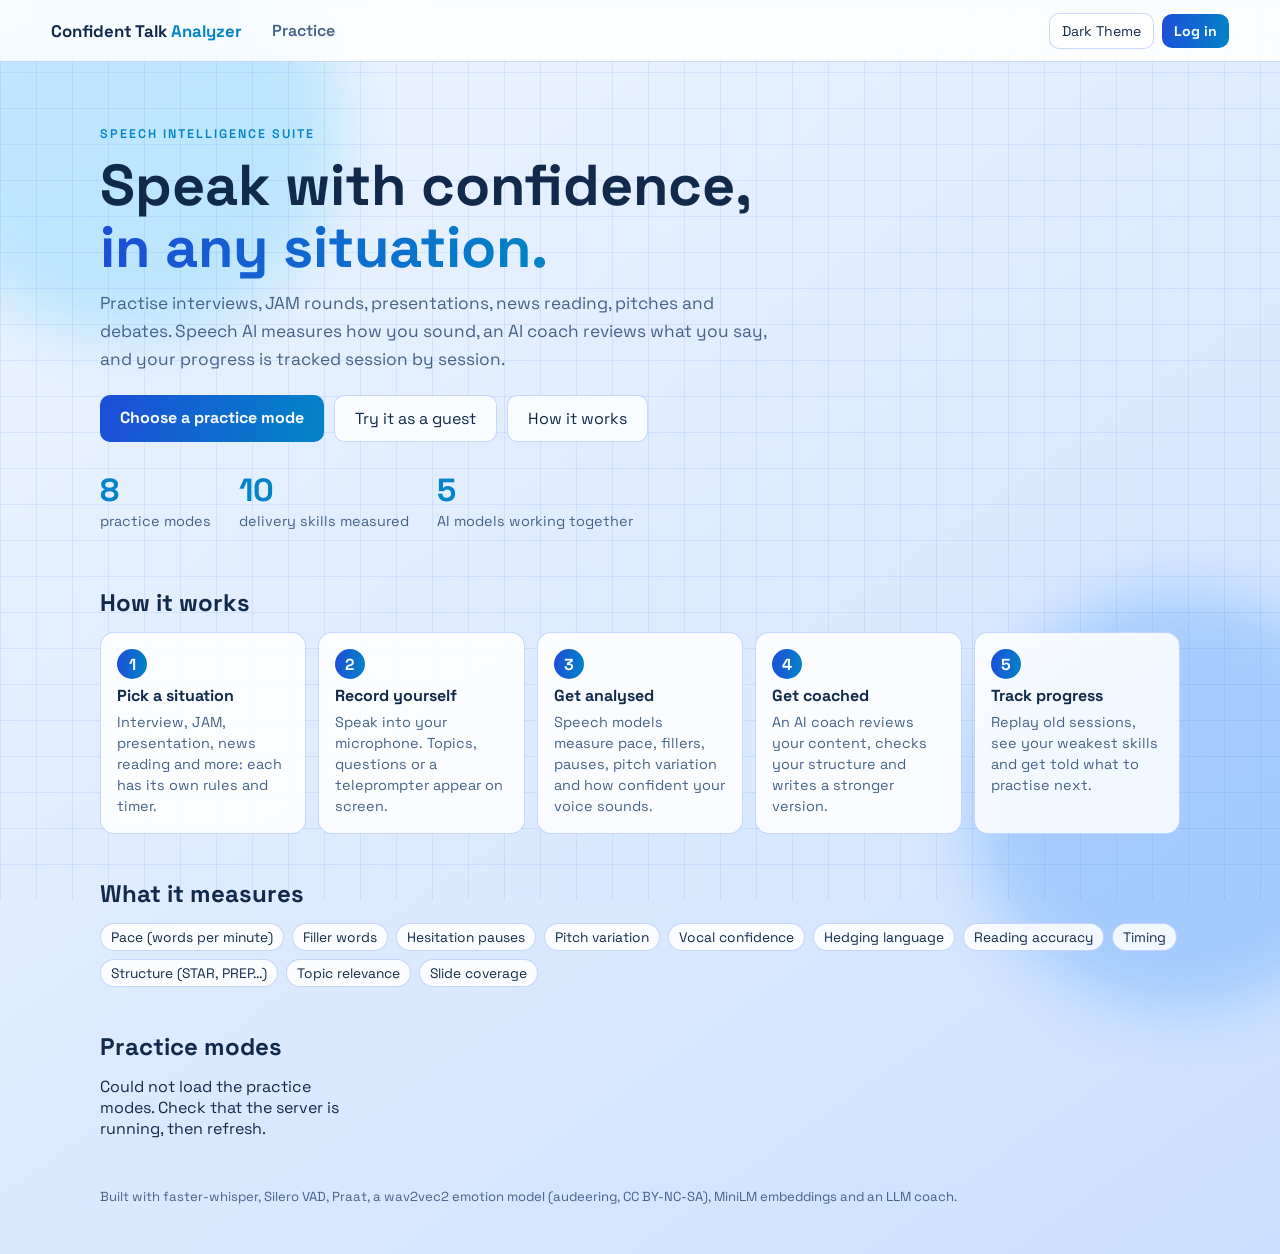
==== commit 0f59b75a: "Postgres support and guest sessions, ready for hosting database.py puts one interface over SQLite (l" ====
--- a/frontend/index.html
+++ b/frontend/index.html
@@ -41,6 +41,7 @@
         </p>
         <div class="hero-actions">
           <a class="btn-primary btn-inline" href="#/" data-scroll="modes">Choose a practice mode</a>
+          <button class="btn-outline btn-inline guest-only" type="button" data-guest>Try it as a guest</button>
           <a class="btn-outline btn-inline" href="#/" data-scroll="how">How it works</a>
         </div>
         <div class="hero-stats">
@@ -140,6 +141,10 @@
           </form>
 
           <p class="status-line" id="authStatus"></p>
+
+          <div class="guest-divider"><span>or</span></div>
+          <button class="btn-outline guest-btn" type="button" data-guest>Try it as a guest</button>
+          <p class="guest-note">No sign-up needed. Guest practice is kept for 7 days.</p>
         </div>
       </div>
     </section>
@@ -164,8 +169,18 @@
             </div>
           </div>
 
+          <div id="roleBlock" class="hidden">
+            <label for="roleInput">Role you're preparing for (optional)</label>
+            <div class="input-with-action">
+              <input type="text" id="roleInput" list="roleOptions" maxlength="80" placeholder="Type or pick a role, e.g. Data analyst">
+              <button type="button" class="btn-outline" id="roleQuestionsBtn">Get questions for this role</button>
+            </div>
+            <datalist id="roleOptions"></datalist>
+            <p class="result-meta" id="roleStatus">The AI coach will judge your answers as an interviewer for this role.</p>
+          </div>
+
           <div id="questionBlock" class="hidden">
-            <label for="questionCategory">Question type</label>
+            <label for="questionCategory" id="questionCategoryLabel">Question type</label>
             <select id="questionCategory"></select>
           </div>
 
@@ -190,10 +205,30 @@
           </div>
 
           <div id="passageBlock" class="hidden">
-            <label for="passageSelect">Passage</label>
-            <select id="passageSelect"></select>
-            <div class="passage-preview" id="passagePreview"></div>
-            <textarea id="customScript" class="hidden" rows="6" maxlength="3000" placeholder="Paste the text you want to practise reading aloud"></textarea>
+            <div id="passageChooser">
+              <label for="passageSelect">Passage</label>
+              <select id="passageSelect"></select>
+              <div class="passage-preview" id="passagePreview"></div>
+              <textarea id="customScript" class="hidden" rows="6" maxlength="3000" placeholder="Paste the text you want to practise reading aloud"></textarea>
+            </div>
+            <div id="documentBlock" class="document-block">
+              <label for="documentPickBtn">Or read from your own document (optional)</label>
+              <div class="upload-row">
+                <button type="button" class="btn-outline upload-btn" id="documentPickBtn"><span class="upload-icon" aria-hidden="true">⤒</span><span id="documentPickLabel">Upload a document</span></button>
+                <input type="file" id="documentInput" class="file-hidden" accept=".pdf,.docx,.pptx,.txt,.md" tabindex="-1" aria-hidden="true">
+                <button type="button" class="btn-outline hidden" id="removeDocumentBtn">Remove</button>
+              </div>
+              <p class="result-meta" id="documentStatus"></p>
+              <div class="deck-panel hidden" id="documentPanel">
+                <p class="deck-summary" id="documentSummary"></p>
+                <ul class="deck-issues" id="documentNotes"></ul>
+                <div class="passage-preview document-preview" id="documentPreview"></div>
+              </div>
+            </div>
+            <div id="readingStyleBlock" class="hidden">
+              <label for="readingStyle">Read it as</label>
+              <select id="readingStyle"></select>
+            </div>
           </div>
 
           <div id="notesBlock" class="hidden">
@@ -279,14 +314,20 @@
           </div>
         </div>
 
-        <div class="record-box">
-          <button id="startBtn" class="btn-primary" type="button">Start</button>
-          <button id="stopBtn" class="btn-muted" type="button" disabled>Stop</button>
+        <div class="controls" id="controls">
+          <button id="startBtn" class="btn-primary btn-record" type="button"><span class="rec-dot"></span>Start recording</button>
+          <button id="skipPrepBtn" class="btn-primary hidden" type="button">I'm ready, start now</button>
+          <button id="stopAnalyzeBtn" class="btn-primary btn-stop hidden" type="button"><span class="stop-square"></span>Stop &amp; analyze</button>
+          <button id="restartBtn" class="btn-muted hidden" type="button">↺ Start over</button>
+          <button id="againBtn" class="btn-primary hidden" type="button">↺ Do it again</button>
+          <button id="retryAnalyzeBtn" class="btn-muted hidden" type="button">Retry analysis</button>
         </div>
         <p id="status"></p>
-        <audio id="audioPreview" class="hidden" controls></audio>
-        <button id="analyzeBtn" class="btn-primary" type="button" disabled>Analyze</button>
-
+
+        <div class="recording-player hidden" id="practicePlayer">
+          <p class="kicker">Your recording</p>
+          <audio id="practiceAudio" controls></audio>
+        </div>
         <div id="practiceResults"></div>
         <div id="practiceCoach"></div>
       </div>
@@ -351,6 +392,19 @@
       </div>
     </section>
   </main>
+
+  <!-- Shown while a recording is analyzed -->
+  <div class="loader-overlay hidden" id="loader" role="status" aria-live="polite">
+    <div class="loader-card">
+      <div class="loader-head">
+        <p class="kicker">Analyzing your speech</p>
+        <span class="loader-clock" id="loaderClock">0s</span>
+      </div>
+      <div class="wave" id="loaderWave" aria-hidden="true"></div>
+      <ol class="loader-stages" id="loaderStages"></ol>
+      <p class="loader-tip tip-in" id="loaderTip"></p>
+    </div>
+  </div>
 
   <!-- Results and coach panels, reused by the practice and session views -->
   <template id="resultTemplate">
@@ -377,9 +431,11 @@
 
       <div class="mode-panel hidden" data-el="readingPanel">
         <h4>Reading accuracy</h4>
+        <p class="reading-match" data-el="readingMatch"></p>
+        <p class="result-meta" data-el="readingSection"></p>
         <p class="result-meta" data-el="readingSummary"></p>
         <p class="reading-script" data-el="readingScript"></p>
-        <p class="legend"><span class="read-missed">skipped</span> <span class="read-misread">misread</span> (hover to see what you said)</p>
+        <p class="legend" data-el="readingLegend"><span class="read-missed">skipped</span> <span class="read-misread">misread</span> (hover to see what you said)</p>
         <p class="result-meta" data-el="readingAdded"></p>
       </div>
 
@@ -408,7 +464,7 @@
         <span data-kind="rise"><span class="rise-marker">↗</span> rising pitch (experimental)</span>
       </p>
 
-      <h4>Delivery feedback</h4>
+      <h4>Notes on your delivery</h4>
       <p class="feedback-text" data-el="feedback"></p>
     </div>
   </template>
@@ -418,8 +474,8 @@
       <div class="result-head">
         <div class="score-badge coach-badge"><span data-el="contentScore">-</span><small>/10</small></div>
         <div>
-          <p class="kicker">AI Coach · Content</p>
-          <h3 data-el="coachTitle">Reviewing your answer...</h3>
+          <p class="kicker">Coach's feedback</p>
+          <h3 data-el="coachTitle">Listening back to your answer...</h3>
           <p class="result-meta" data-el="coachMeta"></p>
         </div>
       </div>
@@ -436,7 +492,7 @@
             <ul class="coach-list" data-el="coachStrengths"></ul>
           </div>
           <div>
-            <h4>What to improve</h4>
+            <h4>Try this next time</h4>
             <ul class="coach-list" data-el="coachImprovements"></ul>
           </div>
         </div>
@@ -444,10 +500,11 @@
         <p class="result-line" data-el="coachTopic"></p>
 
         <div class="improved-head">
-          <h4 data-el="improvedTitle">A stronger version of your answer</h4>
+          <h4 data-el="improvedTitle">How you could say it</h4>
           <button type="button" class="btn-outline" data-el="copyImprovedBtn">Copy</button>
         </div>
         <blockquote class="improved-answer" data-el="improvedAnswer"></blockquote>
+        <p class="result-meta coach-footer" data-el="coachFooter"></p>
       </div>
       <button type="button" class="btn-outline hidden" data-el="retryCoachBtn">Try again</button>
     </div>
--- a/frontend/style.css
+++ b/frontend/style.css
@@ -335,6 +335,35 @@
   margin: 8px 0 0;
 }
 
+.guest-divider {
+  display: flex;
+  align-items: center;
+  gap: 10px;
+  margin: 10px 0 0;
+  color: var(--text-1);
+  font-size: 0.85rem;
+}
+
+.guest-divider::before,
+.guest-divider::after {
+  content: "";
+  flex: 1;
+  border-top: 1px solid var(--line);
+}
+
+.guest-btn {
+  width: 100%;
+  margin-top: 10px;
+  font-weight: 600;
+}
+
+.guest-note {
+  margin: 8px 0 0;
+  font-size: 0.82rem;
+  color: var(--text-1);
+  text-align: center;
+}
+
 .status-error {
   color: var(--status-error);
 }
@@ -358,11 +387,225 @@
   margin: 6px 0 0;
 }
 
-.record-box {
-  display: grid;
-  grid-template-columns: 1fr 1fr;
+.controls {
+  display: flex;
+  flex-wrap: wrap;
   gap: 10px;
-  margin-top: 12px;
+  margin-top: 14px;
+}
+
+.controls button {
+  flex: 1 1 200px;
+  margin: 0;
+  padding: 13px 16px;
+  display: inline-flex;
+  align-items: center;
+  justify-content: center;
+  gap: 10px;
+}
+
+.rec-dot {
+  width: 12px;
+  height: 12px;
+  border-radius: 50%;
+  background: #ef4444;
+  box-shadow: 0 0 0 3px rgba(255, 255, 255, 0.35);
+}
+
+.btn-stop {
+  background: linear-gradient(100deg, #dc2626, #f97316);
+}
+
+.stop-square {
+  width: 11px;
+  height: 11px;
+  border-radius: 2px;
+  background: #fff;
+  animation: pulse 1.2s ease-in-out infinite;
+}
+
+@keyframes pulse {
+  50% { opacity: 0.35; }
+}
+
+.recording-player {
+  margin-top: 16px;
+  padding: 12px 14px;
+  border: 1px solid var(--line);
+  border-radius: 12px;
+  background: var(--soft-bg);
+}
+
+.recording-player audio {
+  width: 100%;
+  margin-top: 6px;
+}
+
+body.no-scroll {
+  overflow: hidden;
+}
+
+/* ---------- Analysis loading screen ---------- */
+
+.loader-overlay {
+  position: fixed;
+  inset: 0;
+  z-index: 50;
+  display: grid;
+  place-items: center;
+  padding: 20px;
+  background: rgba(3, 10, 22, 0.72);
+  backdrop-filter: blur(8px);
+  animation: viewIn 240ms ease both;
+}
+
+.loader-card {
+  width: min(560px, 100%);
+  padding: 24px;
+  border: 1px solid var(--line);
+  border-radius: 20px;
+  background: var(--surface);
+  box-shadow: var(--shadow);
+}
+
+.loader-head {
+  display: flex;
+  justify-content: space-between;
+  align-items: baseline;
+}
+
+.loader-clock {
+  color: var(--text-1);
+  font-variant-numeric: tabular-nums;
+}
+
+.wave {
+  position: relative;
+  display: flex;
+  align-items: center;
+  gap: 3px;
+  height: 110px;
+  margin: 16px 0 18px;
+  overflow: hidden;
+}
+
+.wave-bar {
+  flex: 1;
+  height: calc(var(--h) * 100%);
+  min-height: 6px;
+  border-radius: 999px;
+  background: linear-gradient(180deg, var(--accent-2), var(--accent));
+  opacity: 0.55;
+  animation: barRipple 1.8s ease-in-out infinite;
+  animation-delay: calc(var(--i) * 32ms);
+}
+
+@keyframes barRipple {
+  0%, 100% { transform: scaleY(1); opacity: 0.5; }
+  40% { transform: scaleY(1.18); opacity: 1; }
+}
+
+/* A beam sweeping across the waveform, like the audio being scanned. */
+.wave::after {
+  content: "";
+  position: absolute;
+  top: 0;
+  bottom: 0;
+  width: 70px;
+  background: linear-gradient(90deg, transparent, rgba(56, 189, 248, 0.45), transparent);
+  animation: scan 2.2s linear infinite;
+}
+
+@keyframes scan {
+  from { left: -80px; }
+  to { left: 100%; }
+}
+
+.loader-stages {
+  margin: 0;
+  padding: 0;
+  list-style: none;
+  display: grid;
+  gap: 8px;
+}
+
+.loader-stage {
+  display: flex;
+  align-items: center;
+  gap: 10px;
+  color: var(--text-1);
+  transition: color 200ms ease;
+}
+
+.loader-stage::before {
+  content: "";
+  flex: none;
+  width: 16px;
+  height: 16px;
+  border-radius: 50%;
+  border: 2px solid var(--muted-bg);
+}
+
+.loader-stage.active {
+  color: var(--text-0);
+  font-weight: 600;
+}
+
+.loader-stage.active::before {
+  border-color: var(--accent-2);
+  border-top-color: transparent;
+  animation: spin 0.8s linear infinite;
+}
+
+.loader-stage.done {
+  color: var(--text-0);
+}
+
+.loader-stage.done::before {
+  content: "✓";
+  display: grid;
+  place-content: center;
+  border: none;
+  background: #22c55e;
+  color: #fff;
+  font-size: 0.7rem;
+  font-weight: 700;
+}
+
+@keyframes spin {
+  to { transform: rotate(360deg); }
+}
+
+.loader-tip {
+  margin: 18px 0 0;
+  padding: 10px 12px;
+  border-radius: 10px;
+  background: var(--soft-bg);
+  color: var(--text-1);
+  font-size: 0.9rem;
+  line-height: 1.45;
+}
+
+.loader-tip::before {
+  content: "Tip: ";
+  color: var(--accent-2);
+  font-weight: 700;
+}
+
+.tip-in {
+  animation: viewIn 400ms ease both;
+}
+
+@media (prefers-reduced-motion: reduce) {
+  .wave-bar,
+  .wave::after,
+  .loader-stage.active::before,
+  .stop-square,
+  .tip-in,
+  .view-enter,
+  a.mode-card {
+    animation: none;
+  }
 }
 
 #status {
@@ -755,6 +998,57 @@
   overflow-y: auto;
   font-size: 1.2rem;
   line-height: 1.75;
+  white-space: pre-line;
+}
+
+.teleprompter-long {
+  max-height: min(55vh, 520px);
+  padding-right: 6px;
+}
+
+.document-preview {
+  max-height: 220px;
+}
+
+.document-preview p {
+  margin: 0 0 10px;
+}
+
+.document-preview p:last-child {
+  margin-bottom: 0;
+}
+
+.reading-match {
+  margin: 4px 0 6px;
+  padding: 8px 12px;
+  border-radius: 10px;
+  font-weight: 600;
+  border-left: 4px solid var(--accent-2);
+  background: var(--soft-bg);
+}
+
+.reading-match:empty {
+  display: none;
+}
+
+.match-same,
+.match-close {
+  border-left-color: #16a34a;
+}
+
+.match-skipped,
+.match-partial,
+.match-related {
+  border-left-color: #d97706;
+}
+
+.match-different {
+  border-left-color: #dc2626;
+}
+
+.coach-footer {
+  margin-top: 12px;
+  font-size: 0.8rem;
 }
 
 .timer-block {
@@ -1375,6 +1669,33 @@
   padding: 9px;
 }
 
+.document-block {
+  margin-top: 14px;
+  padding-top: 12px;
+  border-top: 1px dashed var(--line);
+}
+
+.upload-btn {
+  display: inline-flex;
+  align-items: center;
+  gap: 8px;
+}
+
+.upload-icon {
+  font-size: 1.05rem;
+  line-height: 1;
+}
+
+/* The real file input stays in the page for the picker, but the button stands in for it. */
+.upload-row input.file-hidden {
+  position: absolute;
+  width: 1px;
+  height: 1px;
+  padding: 0;
+  opacity: 0;
+  pointer-events: none;
+}
+
 .deck-panel {
   margin-top: 12px;
   padding: 14px 16px;
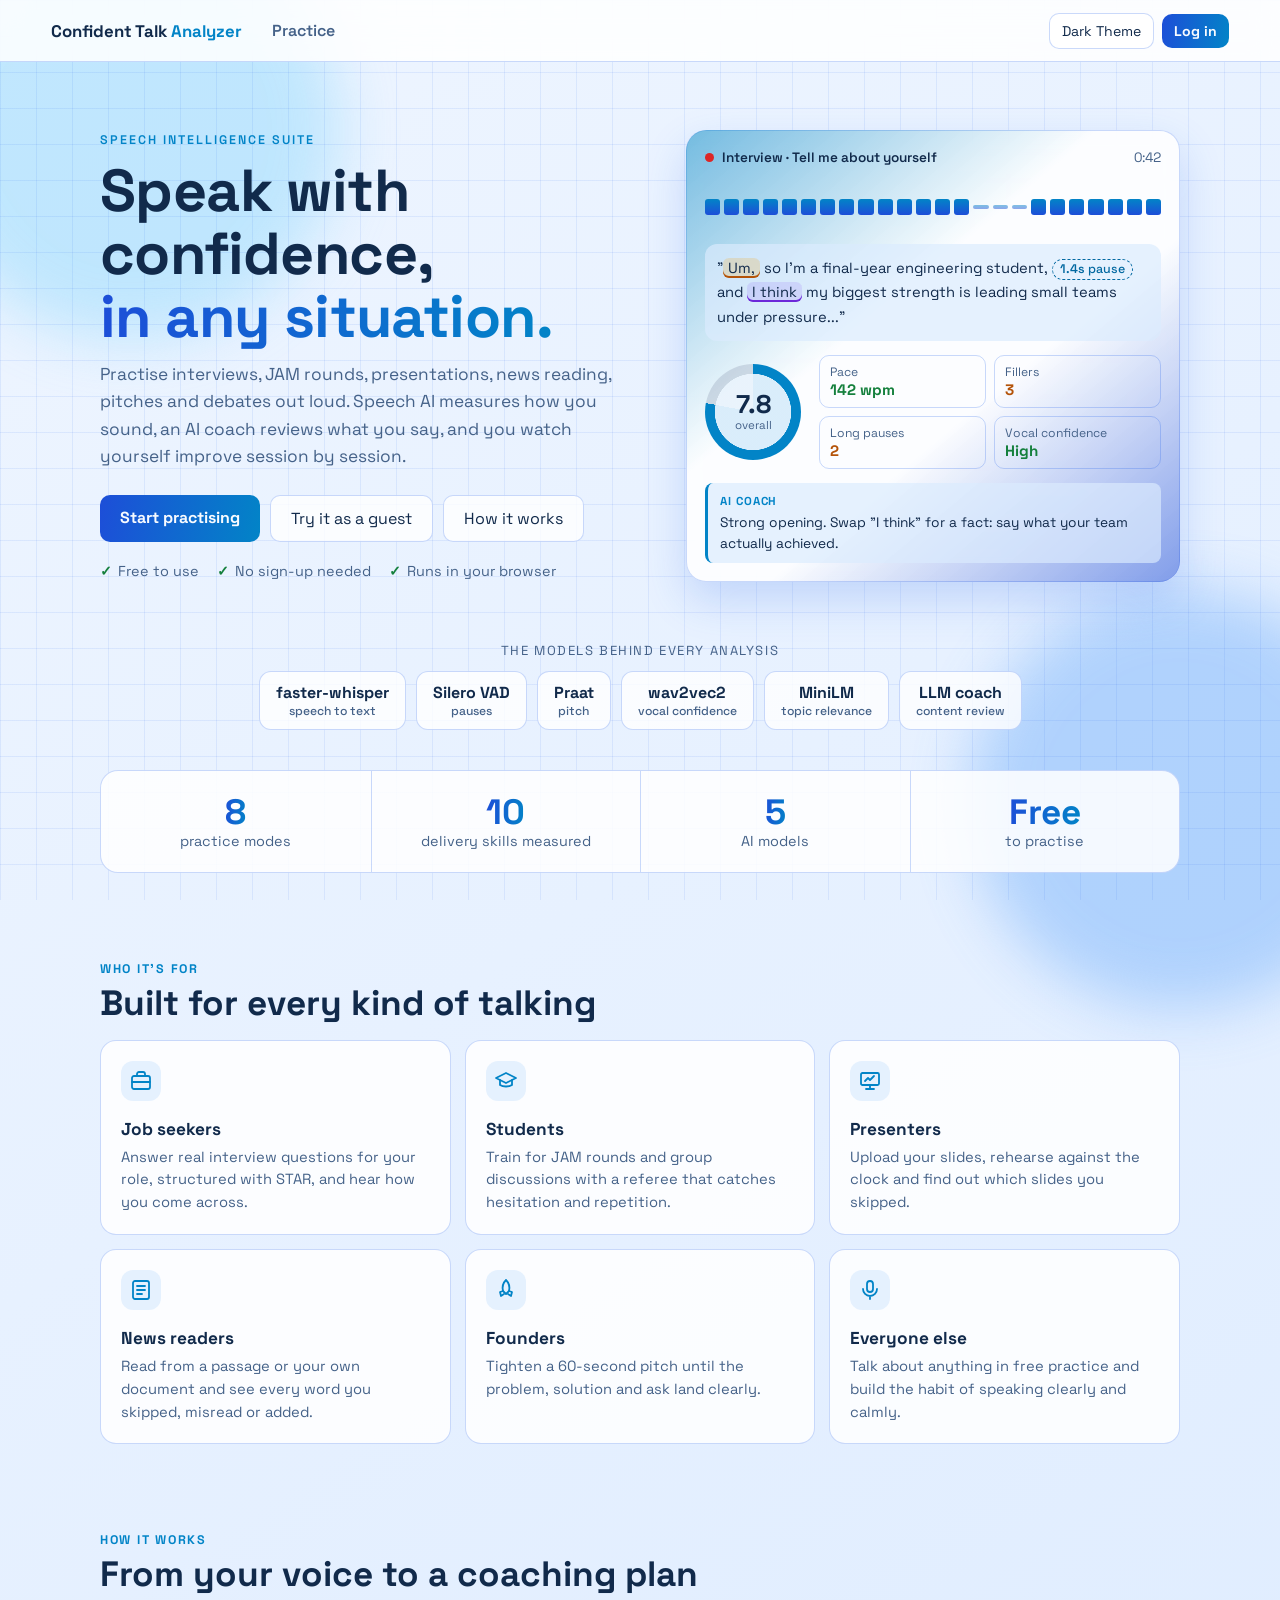
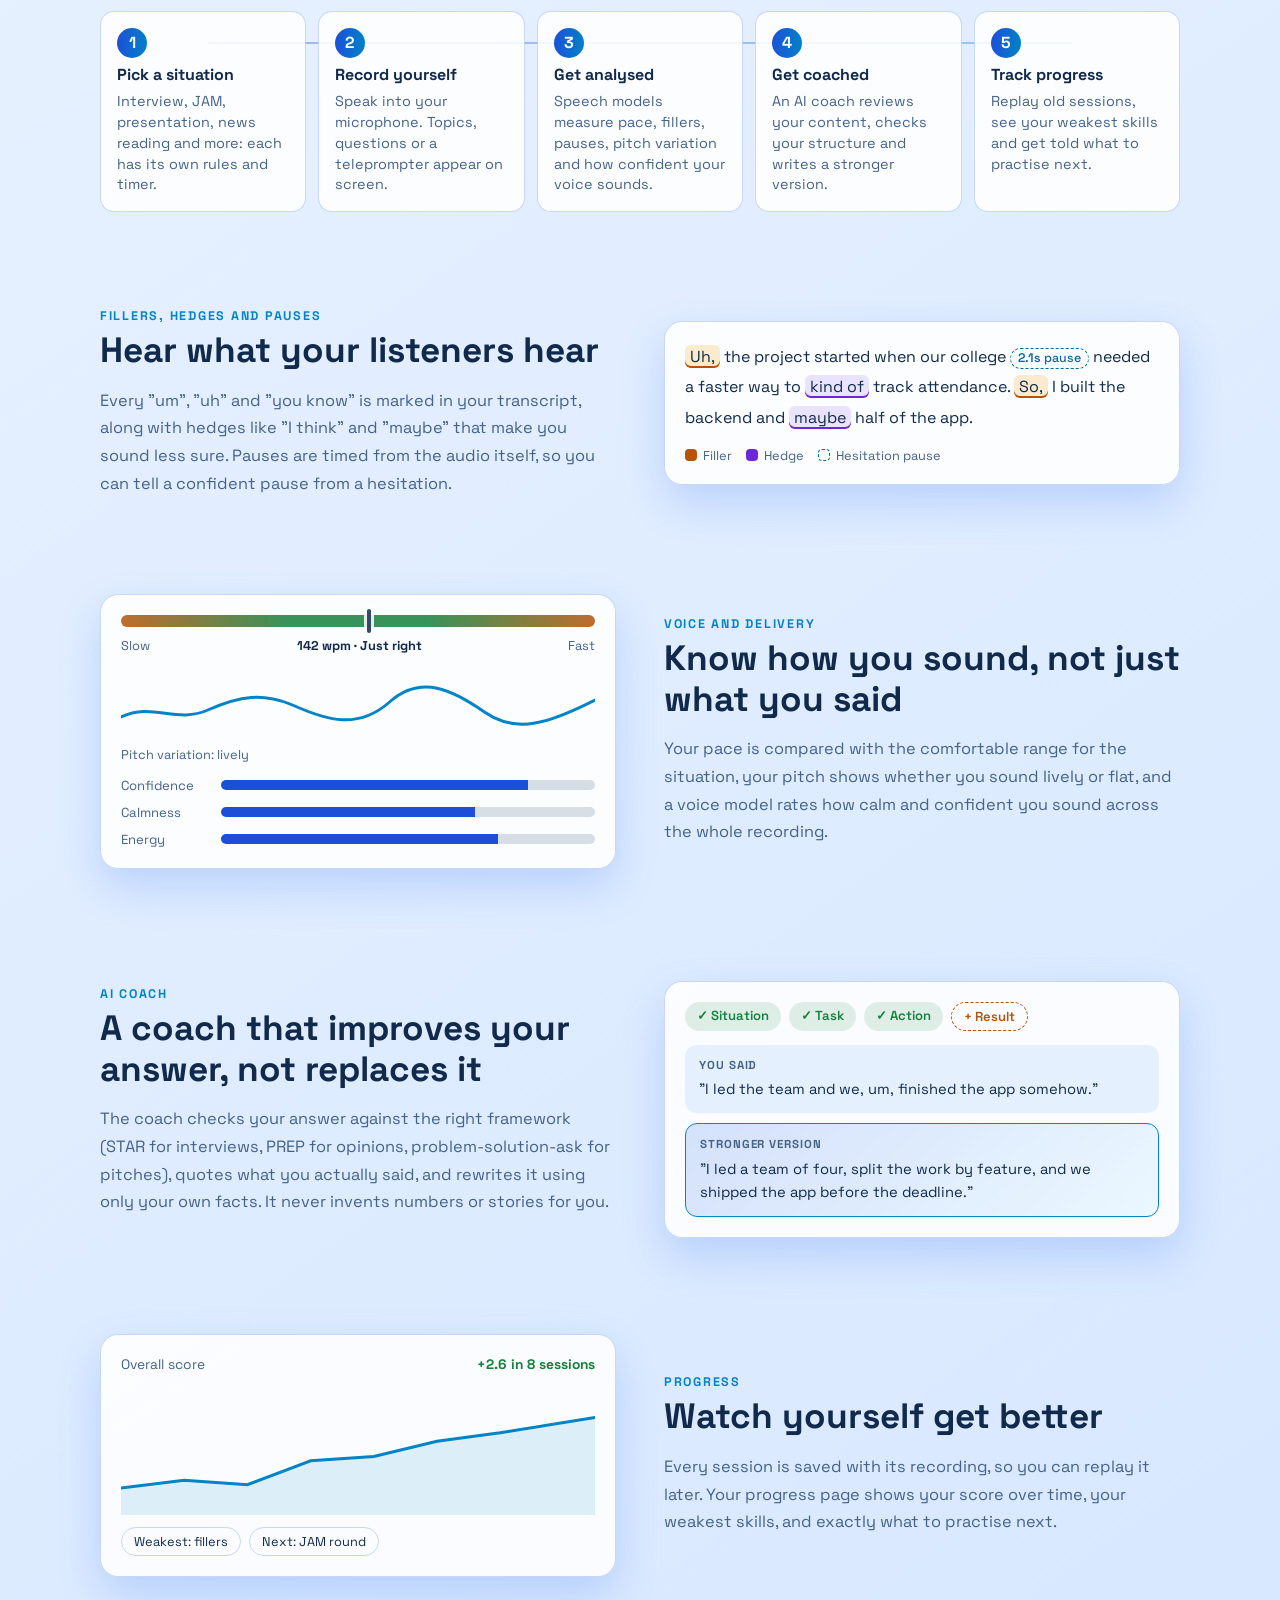
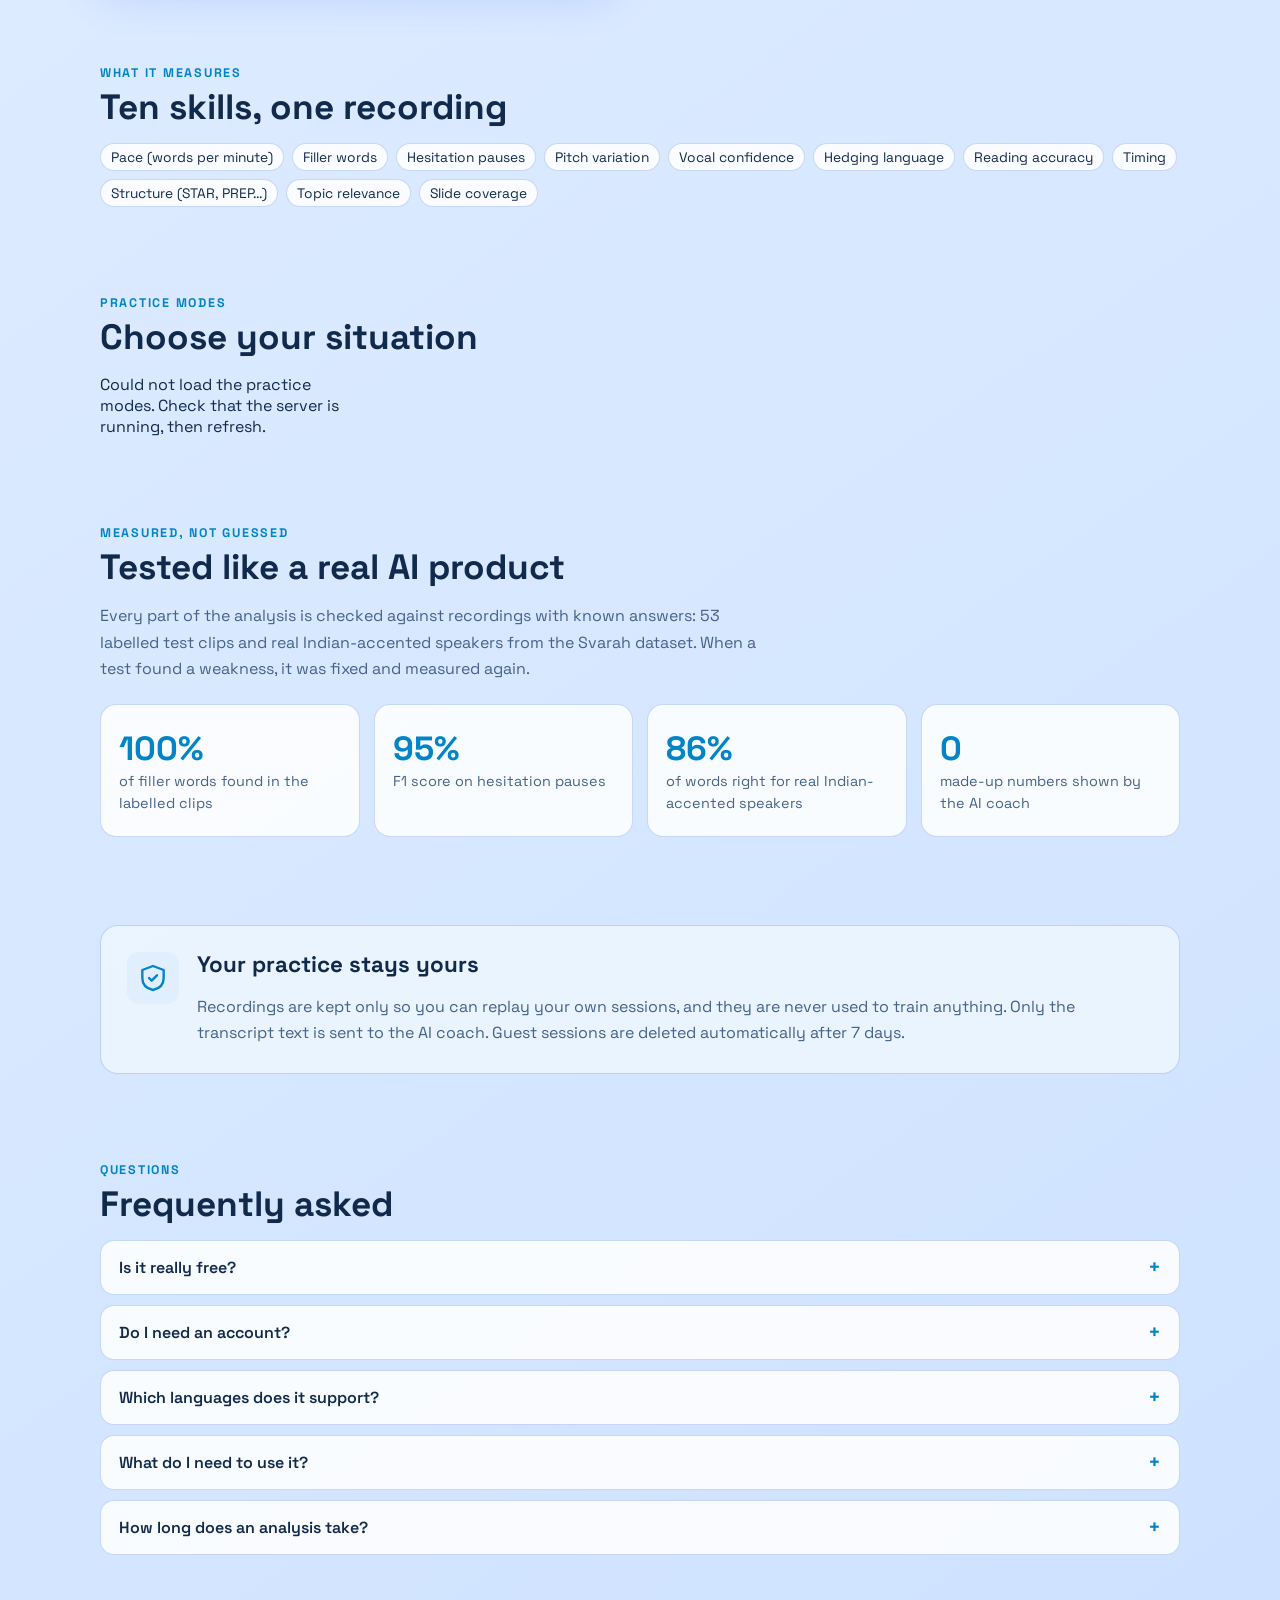
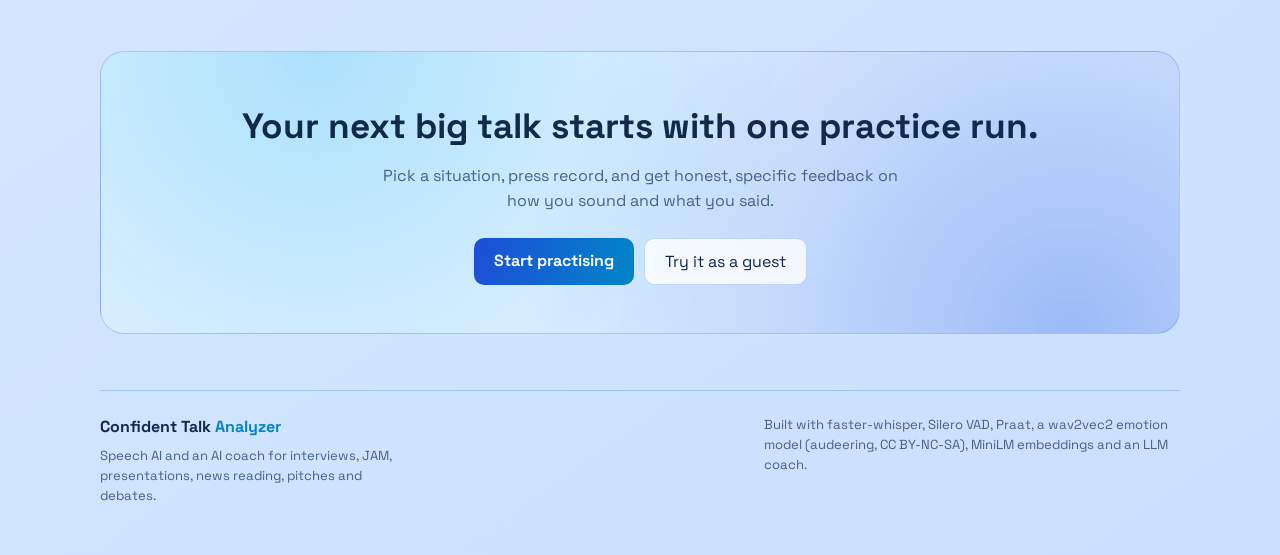
==== commit 6b9e3b74: "Longer, richer home page The home page now leads with a sample analysis card (live waveform, a trans" ====
--- a/frontend/index.html
+++ b/frontend/index.html
@@ -33,26 +33,117 @@
     <!-- Home: what the site is, how it works, and the practice modes -->
     <section class="view" id="view-home">
       <div class="hero">
-        <p class="kicker">Speech Intelligence Suite</p>
-        <h1>Speak with confidence,<br><span class="gradient-text">in any situation.</span></h1>
-        <p class="subtext">
-          Practise interviews, JAM rounds, presentations, news reading, pitches and debates. Speech AI measures how you
-          sound, an AI coach reviews what you say, and your progress is tracked session by session.
-        </p>
-        <div class="hero-actions">
-          <a class="btn-primary btn-inline" href="#/" data-scroll="modes">Choose a practice mode</a>
-          <button class="btn-outline btn-inline guest-only" type="button" data-guest>Try it as a guest</button>
-          <a class="btn-outline btn-inline" href="#/" data-scroll="how">How it works</a>
-        </div>
-        <div class="hero-stats">
-          <div><b>8</b><span>practice modes</span></div>
-          <div><b>10</b><span>delivery skills measured</span></div>
-          <div><b>5</b><span>AI models working together</span></div>
-        </div>
-      </div>
-
-      <div class="home-section" id="how">
-        <h2>How it works</h2>
+        <div class="hero-copy">
+          <p class="kicker">Speech Intelligence Suite</p>
+          <h1>Speak with confidence,<br><span class="gradient-text">in any situation.</span></h1>
+          <p class="subtext">
+            Practise interviews, JAM rounds, presentations, news reading, pitches and debates out loud. Speech AI
+            measures how you sound, an AI coach reviews what you say, and you watch yourself improve session by session.
+          </p>
+          <div class="hero-actions">
+            <a class="btn-primary btn-inline" href="#/" data-scroll="modes">Start practising</a>
+            <button class="btn-outline btn-inline guest-only" type="button" data-guest>Try it as a guest</button>
+            <a class="btn-outline btn-inline" href="#/" data-scroll="how">How it works</a>
+          </div>
+          <ul class="hero-trust">
+            <li>Free to use</li>
+            <li>No sign-up needed</li>
+            <li>Runs in your browser</li>
+          </ul>
+        </div>
+
+        <div class="demo-card" aria-hidden="true">
+          <div class="demo-head">
+            <span class="demo-dot"></span>
+            <span class="demo-mode">Interview · Tell me about yourself</span>
+            <span class="demo-time">0:42</span>
+          </div>
+          <div class="demo-wave">
+            <i></i><i></i><i></i><i></i><i></i><i></i><i></i><i></i><i></i><i></i><i></i><i></i>
+            <i></i><i></i><i></i><i></i><i></i><i></i><i></i><i></i><i></i><i></i><i></i><i></i>
+          </div>
+          <p class="demo-transcript">
+            "<mark class="hl-filler">Um,</mark> so I'm a final-year engineering student,
+            <span class="hl-pause">1.4s</span> and <mark class="hl-hedge">I think</mark> my biggest strength is
+            leading small teams under pressure..."
+          </p>
+          <div class="demo-body">
+            <div class="score-ring" style="--score: 78">
+              <b>7.8</b><span>overall</span>
+            </div>
+            <ul class="demo-metrics">
+              <li><span>Pace</span><b class="ok">142 wpm</b></li>
+              <li><span>Fillers</span><b class="warn">3</b></li>
+              <li><span>Long pauses</span><b class="warn">2</b></li>
+              <li><span>Vocal confidence</span><b class="ok">High</b></li>
+            </ul>
+          </div>
+          <div class="demo-coach">
+            <span class="demo-coach-label">AI coach</span>
+            Strong opening. Swap "I think" for a fact: say what your team actually achieved.
+          </div>
+        </div>
+      </div>
+
+      <div class="model-strip reveal">
+        <p>The models behind every analysis</p>
+        <ul>
+          <li>faster-whisper<span>speech to text</span></li>
+          <li>Silero VAD<span>pauses</span></li>
+          <li>Praat<span>pitch</span></li>
+          <li>wav2vec2<span>vocal confidence</span></li>
+          <li>MiniLM<span>topic relevance</span></li>
+          <li>LLM coach<span>content review</span></li>
+        </ul>
+      </div>
+
+      <div class="stat-band reveal">
+        <div><b>8</b><span>practice modes</span></div>
+        <div><b>10</b><span>delivery skills measured</span></div>
+        <div><b>5</b><span>AI models</span></div>
+        <div><b>Free</b><span>to practise</span></div>
+      </div>
+
+      <div class="home-section reveal">
+        <p class="section-kicker">Who it's for</p>
+        <h2>Built for every kind of talking</h2>
+        <div class="audience-grid">
+          <article class="audience-card">
+            <svg viewBox="0 0 24 24"><rect x="3" y="7" width="18" height="13" rx="2"/><path d="M8 7V5a2 2 0 0 1 2-2h4a2 2 0 0 1 2 2v2M3 13h18"/></svg>
+            <h3>Job seekers</h3>
+            <p>Answer real interview questions for your role, structured with STAR, and hear how you come across.</p>
+          </article>
+          <article class="audience-card">
+            <svg viewBox="0 0 24 24"><path d="M2 9l10-5 10 5-10 5z"/><path d="M6 11v5c3 2 9 2 12 0v-5"/></svg>
+            <h3>Students</h3>
+            <p>Train for JAM rounds and group discussions with a referee that catches hesitation and repetition.</p>
+          </article>
+          <article class="audience-card">
+            <svg viewBox="0 0 24 24"><rect x="3" y="4" width="18" height="12" rx="1.5"/><path d="M12 16v4M8 20h8M7 12l3-3 2 2 4-4"/></svg>
+            <h3>Presenters</h3>
+            <p>Upload your slides, rehearse against the clock and find out which slides you skipped.</p>
+          </article>
+          <article class="audience-card">
+            <svg viewBox="0 0 24 24"><rect x="4" y="3" width="16" height="18" rx="2"/><path d="M8 8h8M8 12h8M8 16h5"/></svg>
+            <h3>News readers</h3>
+            <p>Read from a passage or your own document and see every word you skipped, misread or added.</p>
+          </article>
+          <article class="audience-card">
+            <svg viewBox="0 0 24 24"><path d="M12 2c3 3 4 7 3 11l-3 3-3-3c-1-4 0-8 3-11z"/><path d="M9 13l-3 1 1 4 3-2M15 13l3 1-1 4-3-2"/></svg>
+            <h3>Founders</h3>
+            <p>Tighten a 60-second pitch until the problem, solution and ask land clearly.</p>
+          </article>
+          <article class="audience-card">
+            <svg viewBox="0 0 24 24"><path d="M12 3a3 3 0 0 1 3 3v5a3 3 0 0 1-6 0V6a3 3 0 0 1 3-3z"/><path d="M5 11a7 7 0 0 0 14 0M12 18v3"/></svg>
+            <h3>Everyone else</h3>
+            <p>Talk about anything in free practice and build the habit of speaking clearly and calmly.</p>
+          </article>
+        </div>
+      </div>
+
+      <div class="home-section reveal" id="how">
+        <p class="section-kicker">How it works</p>
+        <h2>From your voice to a coaching plan</h2>
         <ol class="steps">
           <li><b>Pick a situation</b><span>Interview, JAM, presentation, news reading and more: each has its own rules and timer.</span></li>
           <li><b>Record yourself</b><span>Speak into your microphone. Topics, questions or a teleprompter appear on screen.</span></li>
@@ -62,8 +153,105 @@
         </ol>
       </div>
 
-      <div class="home-section">
-        <h2>What it measures</h2>
+      <div class="feature-row reveal">
+        <div class="feature-text">
+          <p class="section-kicker">Fillers, hedges and pauses</p>
+          <h2>Hear what your listeners hear</h2>
+          <p>
+            Every "um", "uh" and "you know" is marked in your transcript, along with hedges like "I think" and
+            "maybe" that make you sound less sure. Pauses are timed from the audio itself, so you can tell a
+            confident pause from a hesitation.
+          </p>
+        </div>
+        <div class="feature-visual" aria-hidden="true">
+          <div class="mini-transcript">
+            <p><mark class="hl-filler">Uh,</mark> the project started when our college <span class="hl-pause">2.1s</span> needed a faster way to
+              <mark class="hl-hedge">kind of</mark> track attendance. <mark class="hl-filler">So,</mark> I built the backend and
+              <mark class="hl-hedge">maybe</mark> half of the app.</p>
+            <div class="legend">
+              <span><i class="sw-filler"></i>Filler</span>
+              <span><i class="sw-hedge"></i>Hedge</span>
+              <span><i class="sw-pause"></i>Hesitation pause</span>
+            </div>
+          </div>
+        </div>
+      </div>
+
+      <div class="feature-row flip reveal">
+        <div class="feature-text">
+          <p class="section-kicker">Voice and delivery</p>
+          <h2>Know how you sound, not just what you said</h2>
+          <p>
+            Your pace is compared with the comfortable range for the situation, your pitch shows whether you sound
+            lively or flat, and a voice model rates how calm and confident you sound across the whole recording.
+          </p>
+        </div>
+        <div class="feature-visual" aria-hidden="true">
+          <div class="voice-panel">
+            <div class="gauge">
+              <div class="gauge-track"><span class="gauge-zone"></span><span class="gauge-needle"></span></div>
+              <div class="gauge-labels"><span>Slow</span><b>142 wpm · Just right</b><span>Fast</span></div>
+            </div>
+            <svg class="pitch-line" viewBox="0 0 300 70" preserveAspectRatio="none">
+              <path d="M0 45 C20 30 35 52 55 38 S90 20 110 34 S150 58 170 30 S210 18 230 40 S270 52 300 28"/>
+            </svg>
+            <p class="voice-caption">Pitch variation: lively</p>
+            <div class="bars">
+              <div><span>Confidence</span><i style="--w: 82%"></i></div>
+              <div><span>Calmness</span><i style="--w: 68%"></i></div>
+              <div><span>Energy</span><i style="--w: 74%"></i></div>
+            </div>
+          </div>
+        </div>
+      </div>
+
+      <div class="feature-row reveal">
+        <div class="feature-text">
+          <p class="section-kicker">AI coach</p>
+          <h2>A coach that improves your answer, not replaces it</h2>
+          <p>
+            The coach checks your answer against the right framework (STAR for interviews, PREP for opinions,
+            problem-solution-ask for pitches), quotes what you actually said, and rewrites it using only your own
+            facts. It never invents numbers or stories for you.
+          </p>
+        </div>
+        <div class="feature-visual" aria-hidden="true">
+          <div class="coach-panel">
+            <div class="star-chips">
+              <span class="have">Situation</span><span class="have">Task</span><span class="have">Action</span><span class="miss">Result</span>
+            </div>
+            <div class="before-after">
+              <div><span class="ba-label">You said</span>"I led the team and we, um, finished the app somehow."</div>
+              <div class="after"><span class="ba-label">Stronger version</span>"I led a team of four, split the work by feature, and we shipped the app before the deadline."</div>
+            </div>
+          </div>
+        </div>
+      </div>
+
+      <div class="feature-row flip reveal">
+        <div class="feature-text">
+          <p class="section-kicker">Progress</p>
+          <h2>Watch yourself get better</h2>
+          <p>
+            Every session is saved with its recording, so you can replay it later. Your progress page shows your
+            score over time, your weakest skills, and exactly what to practise next.
+          </p>
+        </div>
+        <div class="feature-visual" aria-hidden="true">
+          <div class="progress-panel">
+            <div class="progress-head"><span>Overall score</span><b>+2.6 in 8 sessions</b></div>
+            <svg class="progress-chart" viewBox="0 0 300 120" preserveAspectRatio="none">
+              <path class="area" d="M0 95 L40 88 L80 92 L120 70 L160 66 L200 52 L240 44 L300 30 L300 120 L0 120 Z"/>
+              <path class="line" d="M0 95 L40 88 L80 92 L120 70 L160 66 L200 52 L240 44 L300 30"/>
+            </svg>
+            <div class="progress-tags"><span>Weakest: fillers</span><span>Next: JAM round</span></div>
+          </div>
+        </div>
+      </div>
+
+      <div class="home-section reveal">
+        <p class="section-kicker">What it measures</p>
+        <h2>Ten skills, one recording</h2>
         <div class="chips measure-chips">
           <span class="chip">Pace (words per minute)</span>
           <span class="chip">Filler words</span>
@@ -80,13 +268,83 @@
       </div>
 
       <div class="home-section" id="modes">
-        <h2>Practice modes</h2>
+        <p class="section-kicker">Practice modes</p>
+        <h2>Choose your situation</h2>
         <div class="mode-grid" id="modeGrid"></div>
       </div>
 
+      <div class="home-section accuracy reveal">
+        <p class="section-kicker">Measured, not guessed</p>
+        <h2>Tested like a real AI product</h2>
+        <p class="section-lead">
+          Every part of the analysis is checked against recordings with known answers: 53 labelled test clips and
+          real Indian-accented speakers from the Svarah dataset. When a test found a weakness, it was fixed and
+          measured again.
+        </p>
+        <div class="accuracy-grid">
+          <div><b>100%</b><span>of filler words found in the labelled clips</span></div>
+          <div><b>95%</b><span>F1 score on hesitation pauses</span></div>
+          <div><b>86%</b><span>of words right for real Indian-accented speakers</span></div>
+          <div><b>0</b><span>made-up numbers shown by the AI coach</span></div>
+        </div>
+      </div>
+
+      <div class="home-section privacy reveal">
+        <svg viewBox="0 0 24 24" aria-hidden="true"><path d="M12 3l8 3v6c0 5-3.5 8-8 9-4.5-1-8-4-8-9V6z"/><path d="M9 12l2 2 4-4"/></svg>
+        <div>
+          <h2>Your practice stays yours</h2>
+          <p>
+            Recordings are kept only so you can replay your own sessions, and they are never used to train anything.
+            Only the transcript text is sent to the AI coach. Guest sessions are deleted automatically after 7 days.
+          </p>
+        </div>
+      </div>
+
+      <div class="home-section reveal">
+        <p class="section-kicker">Questions</p>
+        <h2>Frequently asked</h2>
+        <div class="faq">
+          <details>
+            <summary>Is it really free?</summary>
+            <p>Yes. Every practice mode, the analysis and the AI coach are free to use.</p>
+          </details>
+          <details>
+            <summary>Do I need an account?</summary>
+            <p>No. Click "Try it as a guest" to start straight away. Create an account if you want to keep your progress for longer than 7 days.</p>
+          </details>
+          <details>
+            <summary>Which languages does it support?</summary>
+            <p>English, including Indian-accented English, which it is tested on. The coach and scores are written for English speaking practice.</p>
+          </details>
+          <details>
+            <summary>What do I need to use it?</summary>
+            <p>A browser and a microphone. A laptop or phone mic works fine; a quiet room gives the most accurate results.</p>
+          </details>
+          <details>
+            <summary>How long does an analysis take?</summary>
+            <p>Roughly as long as your recording. You can watch each stage, from transcription to tone, as it runs.</p>
+          </details>
+        </div>
+      </div>
+
+      <div class="cta-band reveal">
+        <h2>Your next big talk starts with one practice run.</h2>
+        <p>Pick a situation, press record, and get honest, specific feedback on how you sound and what you said.</p>
+        <div class="hero-actions">
+          <a class="btn-primary btn-inline" href="#/" data-scroll="modes">Start practising</a>
+          <button class="btn-outline btn-inline guest-only" type="button" data-guest>Try it as a guest</button>
+        </div>
+      </div>
+
       <footer class="site-footer">
-        Built with faster-whisper, Silero VAD, Praat, a wav2vec2 emotion model (audeering, CC BY-NC-SA), MiniLM
-        embeddings and an LLM coach.
+        <div class="footer-brand">
+          <b>Confident Talk <span>Analyzer</span></b>
+          <p>Speech AI and an AI coach for interviews, JAM, presentations, news reading, pitches and debates.</p>
+        </div>
+        <div class="footer-credits">
+          Built with faster-whisper, Silero VAD, Praat, a wav2vec2 emotion model (audeering, CC BY-NC-SA), MiniLM
+          embeddings and an LLM coach.
+        </div>
       </footer>
     </section>
 
--- a/frontend/style.css
+++ b/frontend/style.css
@@ -30,6 +30,13 @@
   --chart-line: #3b82f6;
   --chart-point: #38bdf8;
   --chart-band: rgba(56, 189, 248, 0.12);
+  --good: #4ade80;
+  --good-bg: rgba(74, 222, 128, 0.14);
+  --filler: #fbbf24;
+  --filler-bg: rgba(251, 191, 36, 0.18);
+  --hedge: #c4b5fd;
+  --hedge-bg: rgba(167, 139, 250, 0.2);
+  --pause: #7dd3fc;
 }
 
 :root[data-theme="light"] {
@@ -63,6 +70,13 @@
   --chart-line: #1d4ed8;
   --chart-point: #0284c7;
   --chart-band: rgba(2, 132, 199, 0.12);
+  --good: #15803d;
+  --good-bg: rgba(21, 128, 61, 0.12);
+  --filler: #b45309;
+  --filler-bg: rgba(245, 158, 11, 0.2);
+  --hedge: #6d28d9;
+  --hedge-bg: rgba(139, 92, 246, 0.16);
+  --pause: #0369a1;
 }
 
 * {
@@ -1493,13 +1507,18 @@
 /* ---------- Home ---------- */
 
 .hero {
-  padding: 36px 0 12px;
+  display: grid;
+  grid-template-columns: 1.05fr 0.95fr;
+  gap: 40px;
+  align-items: center;
+  padding: 40px 0 24px;
 }
 
 .hero h1 {
   margin: 12px 0;
-  font-size: clamp(2.2rem, 6vw, 3.6rem);
-  line-height: 1.08;
+  font-size: clamp(2.3rem, 5.6vw, 3.7rem);
+  line-height: 1.06;
+  letter-spacing: -0.01em;
 }
 
 .gradient-text {
@@ -1510,7 +1529,7 @@
 }
 
 .hero .subtext {
-  max-width: 62ch;
+  max-width: 54ch;
   font-size: 1.08rem;
 }
 
@@ -1518,36 +1537,386 @@
   display: flex;
   flex-wrap: wrap;
   gap: 10px;
-  margin-top: 22px;
-}
-
-.hero-stats {
+  margin-top: 24px;
+}
+
+.hero-trust {
   display: flex;
   flex-wrap: wrap;
-  gap: 28px;
-  margin-top: 28px;
-}
-
-.hero-stats b {
+  gap: 8px 18px;
+  margin: 20px 0 0;
+  padding: 0;
+  list-style: none;
+  color: var(--text-1);
+  font-size: 0.9rem;
+}
+
+.hero-trust li::before {
+  content: "✓";
+  margin-right: 6px;
+  color: var(--good);
+  font-weight: 700;
+}
+
+/* The hero's sample analysis */
+
+.demo-card {
+  position: relative;
+  padding: 18px;
+  border: 1px solid var(--line);
+  border-radius: 20px;
+  background: var(--surface);
+  box-shadow: var(--shadow);
+  backdrop-filter: blur(10px);
+  animation: demoFloat 7s ease-in-out infinite;
+}
+
+.demo-card::before {
+  content: "";
+  position: absolute;
+  inset: -1px;
+  z-index: -1;
+  border-radius: 21px;
+  background: linear-gradient(140deg, var(--accent-2), transparent 40%, transparent 60%, var(--accent));
+  opacity: 0.55;
+}
+
+@keyframes demoFloat {
+  0%, 100% { transform: translateY(0); }
+  50% { transform: translateY(-8px); }
+}
+
+.demo-head {
+  display: flex;
+  align-items: center;
+  gap: 8px;
+  font-size: 0.85rem;
+  color: var(--text-1);
+}
+
+.demo-mode {
+  flex: 1;
+  font-weight: 600;
+  color: var(--text-0);
+}
+
+.demo-dot {
+  width: 9px;
+  height: 9px;
+  border-radius: 50%;
+  background: var(--danger);
+  animation: pulseDot 1.4s ease-in-out infinite;
+}
+
+@keyframes pulseDot {
+  0%, 100% { opacity: 1; }
+  50% { opacity: 0.3; }
+}
+
+.demo-time {
+  font-variant-numeric: tabular-nums;
+}
+
+.demo-wave {
+  display: flex;
+  align-items: center;
+  gap: 4px;
+  height: 54px;
+  margin: 14px 0 10px;
+}
+
+.demo-wave i {
+  flex: 1;
+  height: 30%;
+  border-radius: 3px;
+  background: linear-gradient(180deg, var(--accent-2), var(--accent));
+  animation: demoWave 1.2s ease-in-out infinite;
+}
+
+.demo-wave i:nth-child(3n) { animation-delay: -0.3s; }
+.demo-wave i:nth-child(3n + 1) { animation-delay: -0.7s; }
+.demo-wave i:nth-child(4n) { animation-duration: 0.9s; }
+.demo-wave i:nth-child(5n + 2) { animation-duration: 1.5s; }
+.demo-wave i:nth-child(n + 15):nth-child(-n + 17) { animation: none; height: 8%; opacity: 0.5; }
+
+@keyframes demoWave {
+  0%, 100% { height: 22%; }
+  50% { height: 95%; }
+}
+
+.demo-transcript {
+  margin: 0;
+  padding: 12px;
+  border-radius: 12px;
+  background: var(--soft-bg);
+  font-size: 0.92rem;
+  line-height: 1.65;
+}
+
+mark {
+  padding: 1px 5px;
+  border-radius: 6px;
+  color: inherit;
+}
+
+.hl-filler {
+  background: var(--filler-bg);
+  box-shadow: inset 0 -2px 0 var(--filler);
+}
+
+.hl-hedge {
+  background: var(--hedge-bg);
+  box-shadow: inset 0 -2px 0 var(--hedge);
+}
+
+.hl-pause {
+  display: inline-block;
+  padding: 0 7px;
+  border: 1px dashed var(--pause);
+  border-radius: 999px;
+  color: var(--pause);
+  font-size: 0.78rem;
+  font-weight: 600;
+  line-height: 1.5;
+}
+
+.hl-pause::after {
+  content: " pause";
+  font-weight: 500;
+}
+
+.demo-body {
+  display: flex;
+  align-items: center;
+  gap: 18px;
+  margin-top: 14px;
+}
+
+.score-ring {
+  --size: 96px;
+  flex: none;
+  display: grid;
+  place-content: center;
+  text-align: center;
+  width: var(--size);
+  height: var(--size);
+  border-radius: 50%;
+  background:
+    radial-gradient(closest-side, var(--surface-2) 79%, transparent 80% 100%),
+    conic-gradient(var(--accent-2) calc(var(--score) * 1%), var(--muted-bg) 0);
+}
+
+.score-ring b {
+  font-size: 1.6rem;
+  line-height: 1;
+}
+
+.score-ring span {
+  color: var(--text-1);
+  font-size: 0.72rem;
+}
+
+.demo-metrics {
+  flex: 1;
+  display: grid;
+  grid-template-columns: 1fr 1fr;
+  gap: 8px;
+  margin: 0;
+  padding: 0;
+  list-style: none;
+}
+
+.demo-metrics li {
+  display: flex;
+  flex-direction: column;
+  padding: 8px 10px;
+  border: 1px solid var(--line);
+  border-radius: 10px;
+  font-size: 0.76rem;
+  color: var(--text-1);
+}
+
+.demo-metrics b {
+  font-size: 0.95rem;
+}
+
+.demo-metrics .ok { color: var(--good); }
+.demo-metrics .warn { color: var(--filler); }
+
+.demo-coach {
+  margin-top: 14px;
+  padding: 10px 12px;
+  border-left: 3px solid var(--accent-2);
+  border-radius: 8px;
+  background: var(--soft-bg);
+  font-size: 0.86rem;
+  line-height: 1.5;
+}
+
+.demo-coach-label {
   display: block;
-  font-size: 2rem;
+  margin-bottom: 2px;
   color: var(--accent-2);
-}
-
-.hero-stats span {
+  font-size: 0.72rem;
+  font-weight: 700;
+  letter-spacing: 0.08em;
+  text-transform: uppercase;
+}
+
+/* Models and headline numbers */
+
+.model-strip {
+  margin-top: 36px;
+  text-align: center;
+}
+
+.model-strip p {
+  margin: 0 0 12px;
+  color: var(--text-1);
+  font-size: 0.82rem;
+  letter-spacing: 0.12em;
+  text-transform: uppercase;
+}
+
+.model-strip ul {
+  display: flex;
+  flex-wrap: wrap;
+  justify-content: center;
+  gap: 10px;
+  margin: 0;
+  padding: 0;
+  list-style: none;
+}
+
+.model-strip li {
+  display: flex;
+  flex-direction: column;
+  padding: 10px 16px;
+  border: 1px solid var(--line);
+  border-radius: 12px;
+  background: var(--outline-bg);
+  font-weight: 700;
+}
+
+.model-strip li span {
+  color: var(--text-1);
+  font-size: 0.76rem;
+  font-weight: 500;
+}
+
+.stat-band {
+  display: grid;
+  grid-template-columns: repeat(4, 1fr);
+  margin-top: 40px;
+  border: 1px solid var(--line);
+  border-radius: 18px;
+  background: var(--surface);
+  overflow: hidden;
+}
+
+.stat-band div {
+  display: flex;
+  flex-direction: column;
+  align-items: center;
+  padding: 22px 12px;
+  text-align: center;
+}
+
+.stat-band div + div {
+  border-left: 1px solid var(--line);
+}
+
+.stat-band b {
+  font-size: 2.2rem;
+  line-height: 1.1;
+  background: linear-gradient(95deg, var(--accent), var(--accent-2));
+  -webkit-background-clip: text;
+  background-clip: text;
+  color: transparent;
+}
+
+.stat-band span {
   color: var(--text-1);
   font-size: 0.9rem;
 }
 
+/* Sections */
+
 .home-section {
-  margin-top: 44px;
-}
-
-.home-section h2 {
-  margin: 0 0 14px;
+  margin-top: 88px;
+}
+
+.home-section h2,
+.feature-text h2,
+.cta-band h2 {
+  margin: 6px 0 16px;
+  font-size: clamp(1.6rem, 3.4vw, 2.2rem);
+  line-height: 1.15;
+}
+
+.section-kicker {
+  margin: 0;
+  color: var(--accent-2);
+  font-size: 0.78rem;
+  font-weight: 700;
+  letter-spacing: 0.14em;
+  text-transform: uppercase;
+}
+
+.section-lead {
+  max-width: 66ch;
+  margin: 0 0 22px;
+  color: var(--text-1);
+  line-height: 1.65;
+}
+
+.audience-grid {
+  display: grid;
+  grid-template-columns: repeat(3, 1fr);
+  gap: 14px;
+}
+
+.audience-card {
+  padding: 20px;
+  border: 1px solid var(--line);
+  border-radius: 16px;
+  background: var(--surface);
+  transition: transform 180ms ease, border-color 180ms ease;
+}
+
+.audience-card:hover {
+  transform: translateY(-3px);
+  border-color: var(--accent-2);
+}
+
+.audience-card svg,
+.privacy svg {
+  width: 40px;
+  height: 40px;
+  padding: 8px;
+  border-radius: 12px;
+  background: var(--soft-bg);
+  fill: none;
+  stroke: var(--accent-2);
+  stroke-width: 1.8;
+  stroke-linecap: round;
+  stroke-linejoin: round;
+}
+
+.audience-card h3 {
+  margin: 12px 0 6px;
+  font-size: 1.08rem;
+}
+
+.audience-card p {
+  margin: 0;
+  color: var(--text-1);
+  font-size: 0.92rem;
+  line-height: 1.55;
 }
 
 .steps {
+  position: relative;
   display: grid;
   grid-template-columns: repeat(5, 1fr);
   gap: 12px;
@@ -1557,7 +1926,19 @@
   counter-reset: step;
 }
 
+.steps::before {
+  content: "";
+  position: absolute;
+  top: 31px;
+  left: 10%;
+  right: 10%;
+  height: 2px;
+  background: linear-gradient(90deg, var(--accent), var(--accent-2));
+  opacity: 0.35;
+}
+
 .steps li {
+  position: relative;
   counter-increment: step;
   display: flex;
   flex-direction: column;
@@ -1586,16 +1967,251 @@
   line-height: 1.45;
 }
 
+/* Feature showcases */
+
+.feature-row {
+  display: grid;
+  grid-template-columns: 1fr 1fr;
+  gap: 48px;
+  align-items: center;
+  margin-top: 96px;
+}
+
+.feature-row.flip .feature-text {
+  order: 2;
+}
+
+.feature-text p:not(.section-kicker) {
+  margin: 0;
+  color: var(--text-1);
+  font-size: 1.02rem;
+  line-height: 1.7;
+}
+
+.feature-visual > div {
+  padding: 20px;
+  border: 1px solid var(--line);
+  border-radius: 18px;
+  background: var(--surface);
+  box-shadow: var(--shadow);
+}
+
+.mini-transcript p {
+  margin: 0;
+  font-size: 1rem;
+  line-height: 1.9;
+}
+
+.legend {
+  display: flex;
+  flex-wrap: wrap;
+  gap: 14px;
+  margin-top: 14px;
+  color: var(--text-1);
+  font-size: 0.8rem;
+}
+
+.legend i {
+  display: inline-block;
+  width: 12px;
+  height: 12px;
+  margin-right: 6px;
+  border-radius: 4px;
+  vertical-align: -1px;
+}
+
+.sw-filler { background: var(--filler); }
+.sw-hedge { background: var(--hedge); }
+.sw-pause { border: 1.5px dashed var(--pause); }
+
+.gauge-track {
+  position: relative;
+  height: 12px;
+  border-radius: 999px;
+  background: linear-gradient(90deg, var(--filler), var(--good) 35% 65%, var(--filler));
+  opacity: 0.85;
+}
+
+.gauge-needle {
+  position: absolute;
+  top: -6px;
+  left: 52%;
+  width: 4px;
+  height: 24px;
+  border-radius: 2px;
+  background: var(--text-0);
+  box-shadow: 0 0 0 3px var(--surface);
+}
+
+.gauge-labels {
+  display: flex;
+  justify-content: space-between;
+  margin-top: 10px;
+  color: var(--text-1);
+  font-size: 0.8rem;
+}
+
+.gauge-labels b {
+  color: var(--text-0);
+}
+
+.pitch-line {
+  display: block;
+  width: 100%;
+  height: 70px;
+  margin-top: 18px;
+}
+
+.pitch-line path,
+.progress-chart .line {
+  fill: none;
+  stroke: var(--accent-2);
+  stroke-width: 3;
+  stroke-linecap: round;
+  vector-effect: non-scaling-stroke;
+}
+
+.voice-caption {
+  margin: 4px 0 14px;
+  color: var(--text-1);
+  font-size: 0.8rem;
+}
+
+.bars {
+  display: grid;
+  gap: 10px;
+}
+
+.bars div {
+  display: grid;
+  grid-template-columns: 90px 1fr;
+  align-items: center;
+  gap: 10px;
+  font-size: 0.82rem;
+  color: var(--text-1);
+}
+
+.bars i {
+  display: block;
+  height: 10px;
+  border-radius: 999px;
+  background: linear-gradient(90deg, var(--accent) var(--w), var(--muted-bg) var(--w));
+}
+
+.star-chips {
+  display: flex;
+  flex-wrap: wrap;
+  gap: 8px;
+}
+
+.star-chips span {
+  padding: 5px 12px;
+  border-radius: 999px;
+  font-size: 0.82rem;
+  font-weight: 600;
+}
+
+.star-chips .have {
+  background: var(--good-bg);
+  color: var(--good);
+}
+
+.star-chips .have::before { content: "✓ "; }
+
+.star-chips .miss {
+  border: 1px dashed var(--filler);
+  color: var(--filler);
+}
+
+.star-chips .miss::before { content: "+ "; }
+
+.before-after {
+  display: grid;
+  gap: 10px;
+  margin-top: 14px;
+}
+
+.before-after div {
+  padding: 12px 14px;
+  border-radius: 12px;
+  background: var(--soft-bg);
+  font-size: 0.92rem;
+  line-height: 1.55;
+}
+
+.before-after .after {
+  border: 1px solid var(--accent-2);
+  background: linear-gradient(140deg, rgba(37, 99, 235, 0.18), rgba(56, 189, 248, 0.08));
+}
+
+.ba-label {
+  display: block;
+  margin-bottom: 4px;
+  color: var(--text-1);
+  font-size: 0.72rem;
+  font-weight: 700;
+  letter-spacing: 0.08em;
+  text-transform: uppercase;
+}
+
+.progress-head {
+  display: flex;
+  justify-content: space-between;
+  gap: 10px;
+  font-size: 0.86rem;
+  color: var(--text-1);
+}
+
+.progress-head b {
+  color: var(--good);
+}
+
+.progress-chart {
+  display: block;
+  width: 100%;
+  height: 130px;
+  margin: 12px 0;
+}
+
+.progress-chart .area {
+  fill: var(--chart-band);
+}
+
+.progress-tags {
+  display: flex;
+  flex-wrap: wrap;
+  gap: 8px;
+}
+
+.progress-tags span {
+  padding: 5px 12px;
+  border: 1px solid var(--line);
+  border-radius: 999px;
+  font-size: 0.8rem;
+}
+
 .measure-chips .chip {
   background: var(--surface);
 }
 
+/* Practice modes */
+
+.mode-grid {
+  gap: 12px;
+}
+
 a.mode-card {
+  padding: 16px;
   color: var(--text-0);
   text-decoration: none;
-  border-radius: 10px;
+  border-radius: 14px;
+  background: var(--surface);
   animation: viewIn 380ms ease both;
   animation-delay: calc(var(--i, 0) * 45ms);
+}
+
+a.mode-card:hover {
+  box-shadow: 0 10px 30px var(--focus-glow);
 }
 
 .mode-card-skills {
@@ -1606,11 +2222,250 @@
   font-weight: 600;
 }
 
+/* Accuracy, privacy, questions */
+
+.accuracy-grid {
+  display: grid;
+  grid-template-columns: repeat(4, 1fr);
+  gap: 14px;
+}
+
+.accuracy-grid div {
+  padding: 22px 18px;
+  border: 1px solid var(--line);
+  border-radius: 16px;
+  background: var(--surface);
+}
+
+.accuracy-grid b {
+  display: block;
+  font-size: 2.1rem;
+  color: var(--accent-2);
+}
+
+.accuracy-grid span {
+  color: var(--text-1);
+  font-size: 0.9rem;
+  line-height: 1.45;
+}
+
+.privacy {
+  display: flex;
+  gap: 18px;
+  align-items: flex-start;
+  padding: 26px;
+  border: 1px solid var(--line);
+  border-radius: 18px;
+  background: var(--surface-2);
+}
+
+.privacy svg {
+  flex: none;
+  width: 52px;
+  height: 52px;
+  padding: 10px;
+}
+
+.privacy h2 {
+  margin-top: 0;
+  font-size: 1.4rem;
+}
+
+.privacy p {
+  margin: 0;
+  color: var(--text-1);
+  line-height: 1.65;
+}
+
+.faq {
+  display: grid;
+  gap: 10px;
+}
+
+.faq details {
+  border: 1px solid var(--line);
+  border-radius: 14px;
+  background: var(--surface);
+}
+
+.faq summary {
+  display: flex;
+  justify-content: space-between;
+  gap: 12px;
+  padding: 16px 18px;
+  font-weight: 600;
+  cursor: pointer;
+  list-style: none;
+}
+
+.faq summary::-webkit-details-marker {
+  display: none;
+}
+
+.faq summary::after {
+  content: "+";
+  color: var(--accent-2);
+  font-size: 1.3rem;
+  line-height: 1;
+  transition: transform 180ms ease;
+}
+
+.faq details[open] summary::after {
+  transform: rotate(45deg);
+}
+
+.faq details p {
+  margin: 0;
+  padding: 0 18px 16px;
+  color: var(--text-1);
+  line-height: 1.6;
+}
+
+.cta-band {
+  margin-top: 96px;
+  padding: 48px 28px;
+  border-radius: 24px;
+  text-align: center;
+  background:
+    radial-gradient(circle at 20% 0%, rgba(56, 189, 248, 0.35), transparent 55%),
+    radial-gradient(circle at 90% 100%, rgba(37, 99, 235, 0.4), transparent 55%),
+    var(--surface-2);
+  border: 1px solid var(--line);
+}
+
+.cta-band p {
+  margin: 0 auto;
+  max-width: 52ch;
+  color: var(--text-1);
+  line-height: 1.6;
+}
+
+.cta-band .hero-actions {
+  justify-content: center;
+}
+
 .site-footer {
-  margin: 48px 0 24px;
+  display: flex;
+  flex-wrap: wrap;
+  justify-content: space-between;
+  gap: 18px 40px;
+  margin: 56px 0 24px;
+  padding-top: 24px;
+  border-top: 1px solid var(--line);
   color: var(--text-1);
   font-size: 0.82rem;
-  line-height: 1.5;
+  line-height: 1.55;
+}
+
+.footer-brand {
+  max-width: 40ch;
+}
+
+.footer-brand b {
+  color: var(--text-0);
+  font-size: 1rem;
+}
+
+.footer-brand b span {
+  color: var(--accent-2);
+}
+
+.footer-brand p {
+  margin: 6px 0 0;
+}
+
+.footer-credits {
+  max-width: 52ch;
+}
+
+/* Sections fade up as they scroll into view (home.js adds .in). */
+
+.reveal {
+  opacity: 0;
+  transform: translateY(24px);
+  transition: opacity 600ms ease, transform 600ms ease;
+}
+
+.reveal.in {
+  opacity: 1;
+  transform: none;
+}
+
+@media (prefers-reduced-motion: reduce) {
+  .reveal {
+    opacity: 1;
+    transform: none;
+    transition: none;
+  }
+
+  .demo-card,
+  .demo-dot,
+  .demo-wave i {
+    animation: none;
+  }
+}
+
+@media (max-width: 900px) {
+  .hero,
+  .feature-row {
+    grid-template-columns: 1fr;
+    gap: 28px;
+  }
+
+  .feature-row.flip .feature-text {
+    order: 0;
+  }
+
+  .audience-grid,
+  .accuracy-grid {
+    grid-template-columns: 1fr 1fr;
+  }
+
+  .steps::before {
+    display: none;
+  }
+
+  .home-section,
+  .feature-row,
+  .cta-band {
+    margin-top: 64px;
+  }
+}
+
+@media (max-width: 600px) {
+  .audience-grid,
+  .accuracy-grid {
+    grid-template-columns: 1fr;
+  }
+
+  .stat-band {
+    grid-template-columns: 1fr 1fr;
+  }
+
+  .stat-band div:nth-child(3) {
+    border-left: none;
+  }
+
+  .stat-band div:nth-child(n + 3) {
+    border-top: 1px solid var(--line);
+  }
+
+  .demo-body {
+    flex-direction: column;
+    align-items: stretch;
+  }
+
+  .score-ring {
+    align-self: center;
+  }
+
+  .privacy {
+    flex-direction: column;
+  }
+
+  .cta-band {
+    padding: 36px 18px;
+  }
 }
 
 /* ---------- Practice ---------- */
